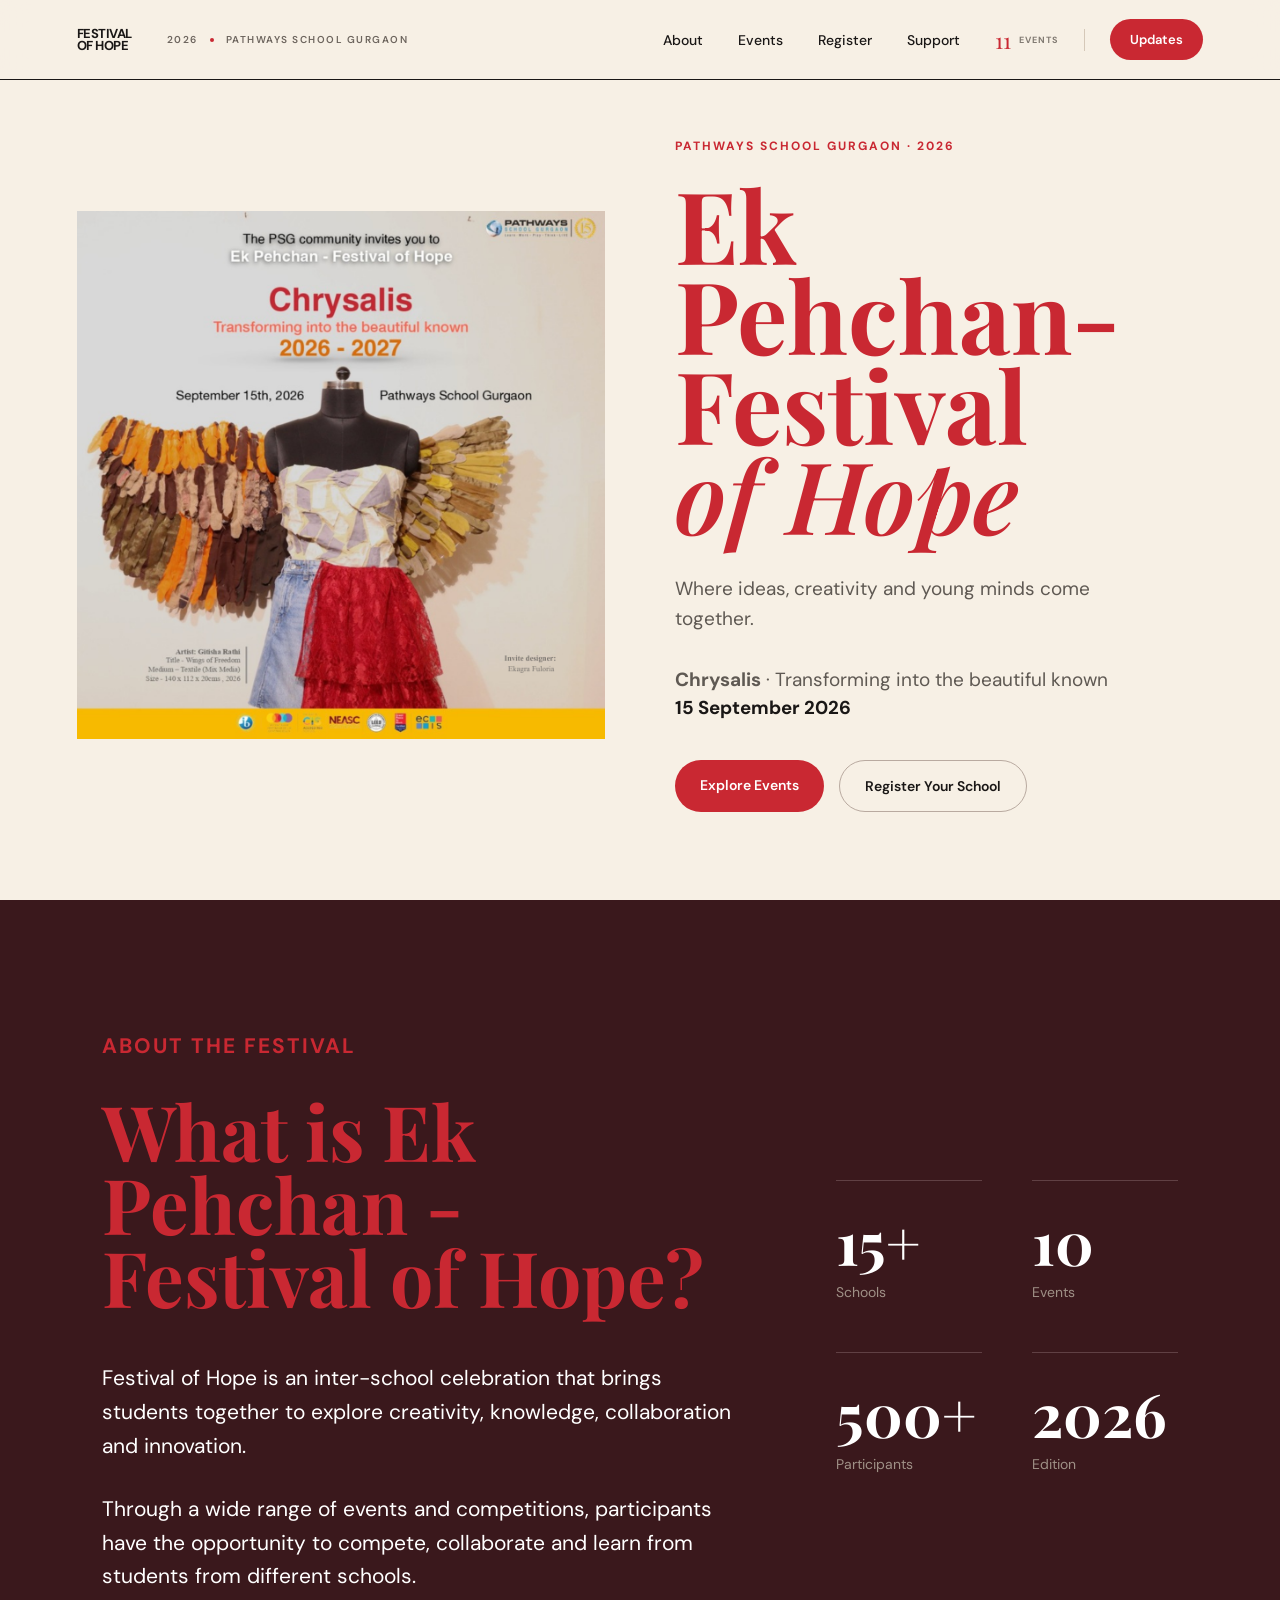
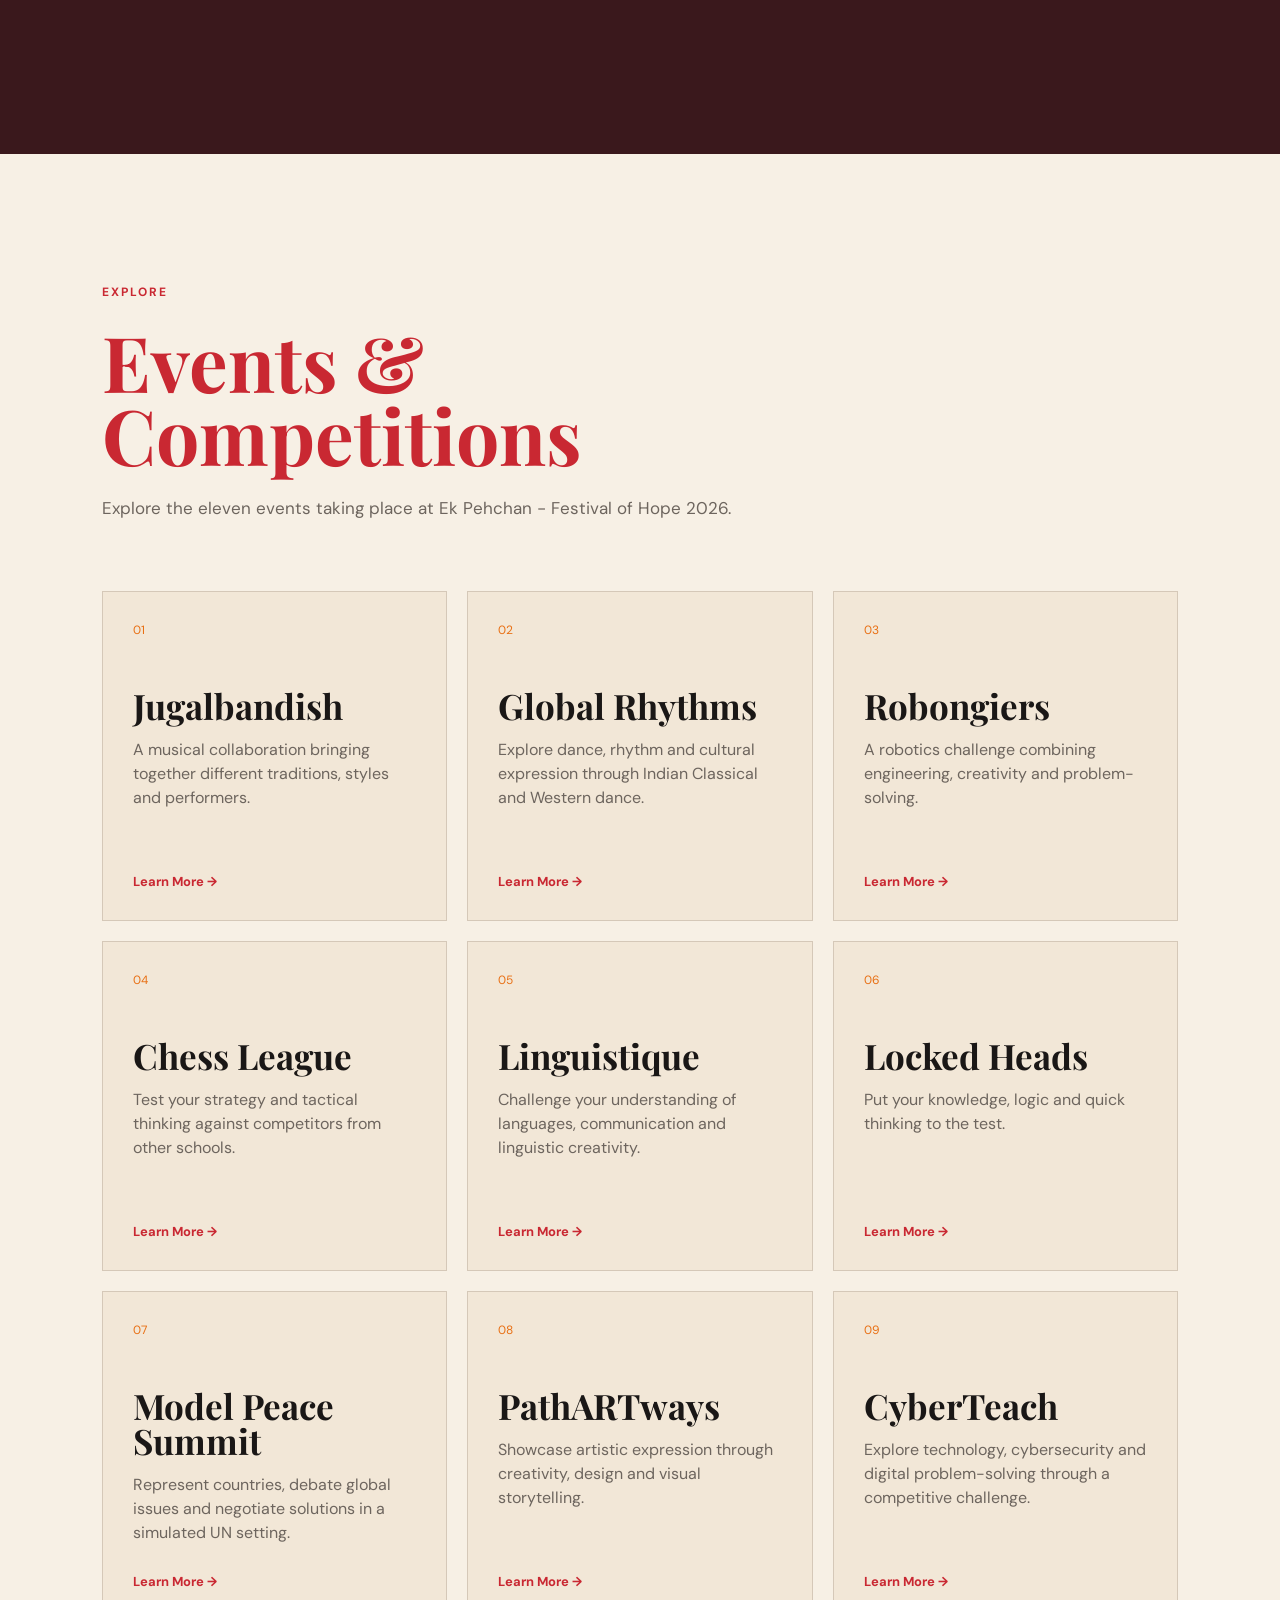
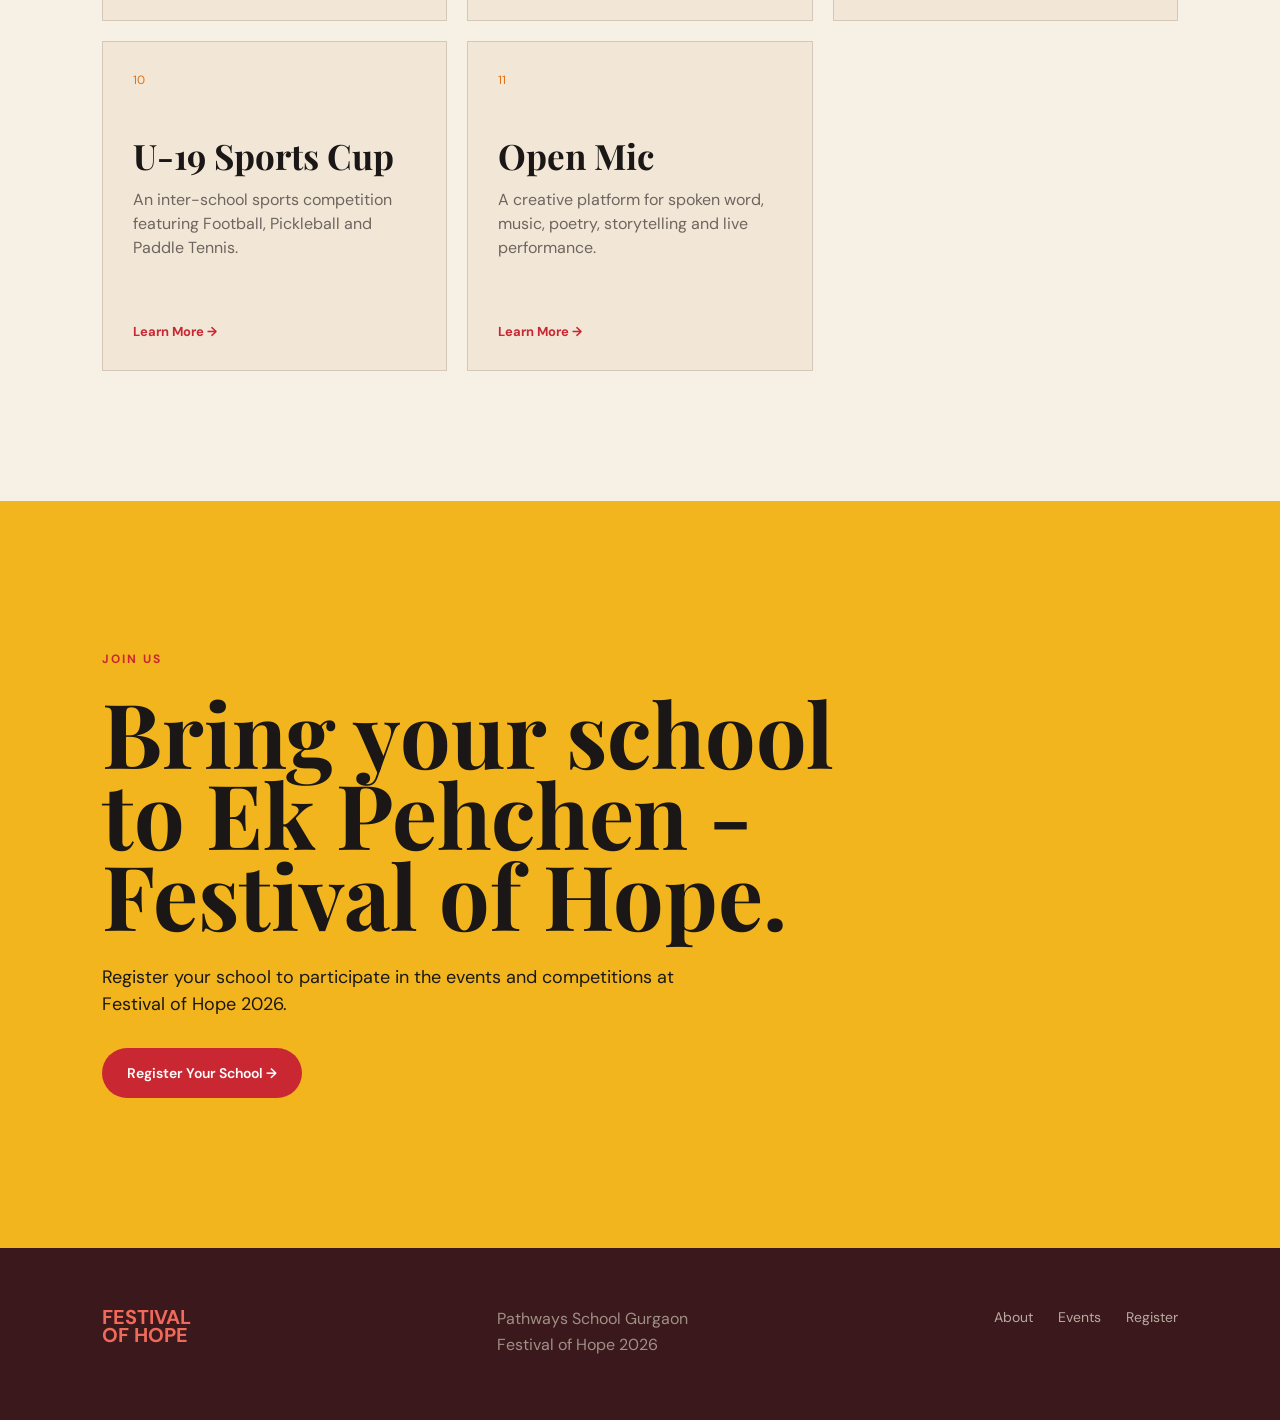
==== index.html @ c5727f0f "Add files via upload" ====
<!DOCTYPE html>
<html lang="en">

<head>

    <meta charset="UTF-8">

    <meta
        name="viewport"
        content="width=device-width, initial-scale=1.0"
    >

    <title>Festival of Hope 2026</title>

    <link
        rel="stylesheet"
        href="style.css"
    >

</head>


<body>


    <!-- =========================
         NAVIGATION
    ========================== -->

    <header class="navbar">

        <a href="index.html" class="logo">
            FESTIVAL<br>
            OF HOPE
        </a>


        <div class="nav-info">

            <span>
                2026
            </span>

            <span class="nav-divider"></span>

            <span>
                PATHWAYS SCHOOL GURGAON
            </span>

        </div>


        <nav>

            <a href="#about">
                About
            </a>

            <a href="#events">
                Events
            </a>

            <a href="#register">
                Register
            </a>

            <a href="support.html">
                Support
            </a>

        </nav>


        <div class="nav-event-count">

            <span class="count-number">
                11
            </span>

            <span class="count-label">
                EVENTS
            </span>

        </div>


        <a
            href="updates.html"
            class="nav-button"
        >
            Updates
        </a>

    </header>



    <!-- =========================
         HERO
    ========================== -->

    <section class="hero">


        <div class="hero-image">

            <img
                src="assets/images/hero.jpg"
                alt="Festival of Hope"
            >

        </div>


        <div class="hero-content">

            <p class="eyebrow">
                PATHWAYS SCHOOL GURGAON · 2026
            </p>


            <h1>
                Ek Pehchan-<br>
                Festival<br>
                <em>of Hope</em>
            </h1>


            <p class="hero-description">
                Where ideas, creativity and young minds come together.<br><br>
                <strong>Chrysalis</strong> · Transforming into the beautiful known<br>
            </p>

            <h3>
                15 September 2026
            </h3>


            <div class="hero-buttons">

                <a
                    href="#events"
                    class="button primary"
                >
                    Explore Events
                </a>


                <a
                    href="#register"
                    class="button secondary"
                >
                    Register Your School
                </a>

            </div>

        </div>

    </section>



    <!-- =========================
         ABOUT
    ========================== -->

    <section
        id="about"
        class="section about"
    >

        <div class="about-content">


            <!-- LEFT SIDE -->

            <div class="about-text">

                <div class="section-heading">

                    <p class="eyebrow">
                        ABOUT THE FESTIVAL
                    </p>


                    <h2>
                        What is Ek Pehchan - <br>
                        Festival of Hope?
                    </h2>

                </div>


                <p>
                    Festival of Hope is an inter-school celebration
                    that brings students together to explore creativity,
                    knowledge, collaboration and innovation.
                </p>


                <p>
                    Through a wide range of events and competitions,
                    participants have the opportunity to compete,
                    collaborate and learn from students from different
                    schools.
                </p>

            </div>



            <!-- RIGHT SIDE -->

            <div class="stats">


                <div class="stat">

                    <strong>
                        15+
                    </strong>

                    <span>
                        Schools
                    </span>

                </div>


                <div class="stat">

                    <strong>
                        10
                    </strong>

                    <span>
                        Events
                    </span>

                </div>


                <div class="stat">

                    <strong>
                        500+
                    </strong>

                    <span>
                        Participants
                    </span>

                </div>


                <div class="stat">

                    <strong>
                        2026
                    </strong>

                    <span>
                        Edition
                    </span>

                </div>


            </div>

        </div>

    </section>



    <!-- =========================
         EVENTS
    ========================== -->

    <section
        id="events"
        class="section events"
    >

        <div class="section-heading">

            <p class="eyebrow">
                EXPLORE
            </p>


            <h2>
                Events &<br>
                Competitions
            </h2>


            <p>
                Explore the eleven events taking place at
                Ek Pehchan - Festival of Hope 2026.
            </p>

        </div>



        <div class="event-grid">


            <!-- 01 -->

            <article class="event-card">

                <span class="event-number">
                    01
                </span>


                <h3>
                    Jugalbandish
                </h3>


                <p>
                    A musical collaboration bringing together
                    different traditions, styles and performers.
                </p>


                <a href="events/jugalbandish.html">
                    Learn More →
                </a>

            </article>

            <!-- 02 -->

            <article class="event-card">

                <span class="event-number">
                    02
                </span>


                <h3>
                    Global Rhythms
                </h3>


                <p>
                    Explore dance, rhythm and cultural expression
                    through Indian Classical and Western dance.
                </p>


                <a href="events/global-rhythms.html">
                    Learn More →
                </a>

            </article>



            <!-- 03 -->

            <article class="event-card">

                <span class="event-number">
                    03
                </span>


                <h3>
                    Robongiers
                </h3>


                <p>
                    A robotics challenge combining engineering,
                    creativity and problem-solving.
                </p>


                <a href="events/robongiers.html">
                    Learn More →
                </a>

            </article>



            <!-- 04 -->

            <article class="event-card">

                <span class="event-number">
                    04
                </span>


                <h3>
                    Chess League
                </h3>


                <p>
                    Test your strategy and tactical thinking
                    against competitors from other schools.
                </p>


                <a href="events/chess-league.html">
                    Learn More →
                </a>

            </article>



            <!-- 05 -->

            <article class="event-card">

                <span class="event-number">
                    05
                </span>


                <h3>
                    Linguistique
                </h3>


                <p>
                    Challenge your understanding of languages,
                    communication and linguistic creativity.
                </p>


                <a href="events/linguistique.html">
                    Learn More →
                </a>

            </article>



            <!-- 06 -->

            <article class="event-card">

                <span class="event-number">
                    06
                </span>


                <h3>
                    Locked Heads
                </h3>


                <p>
                    Put your knowledge, logic and quick thinking
                    to the test.
                </p>


                <a href="events/locked-heads.html">
                    Learn More →
                </a>

            </article>



            <!-- 07 -->

            <article class="event-card">

                <span class="event-number">
                    07
                </span>


                <h3>
                    Model Peace Summit
                </h3>


                <p>
                    Represent countries, debate global issues and
                    negotiate solutions in a simulated UN setting.
                </p>


                <a href="events/mun.html">
                    Learn More →
                </a>

            </article>



            <!-- 08 -->

            <article class="event-card">

                <span class="event-number">
                    08
                </span>


                <h3>
                    PathARTways
                </h3>


                <p>
                    Showcase artistic expression through creativity,
                    design and visual storytelling.
                </p>


                <a href="events/pathartways.html">
                    Learn More →
                </a>

            </article>



            <!-- 09 -->

            <article class="event-card">

                <span class="event-number">
                    09
                </span>


                <h3>
                    CyberTeach
                </h3>


                <p>
                    Explore technology, cybersecurity and digital
                    problem-solving through a competitive challenge.
                </p>


                <a href="events/cyberteach.html">
                    Learn More →
                </a>

            </article>



            <!-- 10 -->

            <article class="event-card">

                <span class="event-number">
                    10
                </span>


                <h3>
                    U-19 Sports Cup
                </h3>


                <p>
                    An inter-school sports competition featuring
                    Football, Pickleball and Paddle Tennis.
                </p>


                <a href="events/sports-cup.html">
                    Learn More →
                </a>

            </article>



            <!-- 11 -->

            <article class="event-card">

                <span class="event-number">
                    11
                </span>


                <h3>
                    Open Mic
                </h3>


                <p>
                    A creative platform for spoken word, music,
                    poetry, storytelling and live performance.
                </p>


                <a href="events/open-mic.html">
                    Learn More →
                </a>

            </article>


        </div>

    </section>



    <!-- =========================
         REGISTER
    ========================== -->

    <section
        id="register"
        class="register"
    >

        <div class="register-content">

            <p class="eyebrow">
                JOIN US
            </p>


            <h2>
                Bring your school<br>

                to Ek Pehchen - Festival of Hope.
            </h2>


            <p>
                Register your school to participate in the events
                and competitions at Festival of Hope 2026.
            </p>


            <a
                href="registration.html"
                class="button primary"
            >
                Register Your School →
            </a>

        </div>

    </section>



    <!-- =========================
         FOOTER
    ========================== -->

    <footer>


        <div class="footer-logo">

            FESTIVAL<br>
            OF HOPE

        </div>



        <div class="footer-info">

            <p>
                Pathways School Gurgaon
            </p>


            <p>
                Festival of Hope 2026
            </p>

        </div>



        <div class="footer-links">

            <a href="#about">
                About
            </a>


            <a href="#events">
                Events
            </a>


            <a href="#register">
                Register
            </a>

        </div>


    </footer>



    <script src="script.js"></script>


</body>

</html>
---- style.css ----
@import url('https://fonts.googleapis.com/css2?family=DM+Sans:wght@400;500;600;700&family=Playfair+Display:ital,wght@0,600;0,700;1,600;1,700&display=swap');


/* =========================================================
   FESTIVAL OF HOPE 2026 PALETTE
========================================================= */

:root {
    --cream: #F7F0E5;
    --cream-dark: #EDE2D2;
    --cream-card: #F2E7D7;

    --red: #C92832;
    --coral: #F06A5A;
    --orange: #E86F13;
    --gold: #F2B51D;

    --ink: #1A1716;
    --muted: #6D655E;
    --line: #D5C8B8;

    --dark: #3A181C;
    --dark-deep: #32161A;
    --dark-line: #604044;
}


/* =========================================================
   RESET
========================================================= */

* {
    margin: 0;
    padding: 0;
    box-sizing: border-box;
}

html {
    scroll-behavior: smooth;
}

body {
    font-family: 'DM Sans', sans-serif;
    background: var(--cream);
    color: var(--ink);
}

a {
    color: inherit;
    text-decoration: none;
}


/* =========================================================
   NAVIGATION
========================================================= */

.navbar {
    height: 80px;

    padding: 0 6%;

    display: flex;
    align-items: center;

    position: fixed;

    top: 0;
    left: 0;
    right: 0;

    z-index: 100;

    background: rgba(247, 240, 229, 0.94);

    backdrop-filter: blur(14px);
    -webkit-backdrop-filter: blur(14px);

    border-bottom: 1px solid var(--ink);
}


.logo {
    flex-shrink: 0;

    font-size: 13px;
    font-weight: 700;

    line-height: 0.9;
    letter-spacing: -0.5px;
}


.nav-info {
    display: flex;
    align-items: center;

    gap: 12px;

    margin-left: 35px;
    margin-right: auto;

    font-size: 10px;
    font-weight: 600;

    letter-spacing: 1.5px;

    color: var(--muted);
}


.nav-divider {
    width: 4px;
    height: 4px;

    flex-shrink: 0;

    border-radius: 50%;

    background: var(--red);
}


nav {
    display: flex;
    align-items: center;

    gap: 35px;

    margin-right: 35px;
}


nav a {
    font-size: 14px;
    font-weight: 500;

    transition: opacity 0.2s ease;
}


nav a:hover {
    opacity: 0.5;
}


.nav-event-count {
    display: flex;
    align-items: center;

    gap: 8px;

    margin-right: 25px;
    padding-right: 25px;

    border-right: 1px solid var(--line);
}


.count-number {
    font-family: 'Playfair Display', serif;

    font-size: 22px;
    line-height: 1;

    color: var(--red);
}


.count-label {
    font-size: 9px;
    font-weight: 700;

    letter-spacing: 1px;

    color: #817a72;
}


.nav-button {
    flex-shrink: 0;

    padding: 12px 20px;

    background: var(--red);
    color: white;

    border-radius: 100px;

    font-size: 13px;
    font-weight: 600;

    transition:
        transform 0.2s ease,
        opacity 0.2s ease;
}


.nav-button:hover {
    transform: translateY(-2px);
    opacity: 0.9;
}


/* =========================================================
   GENERAL
========================================================= */

.eyebrow {
    color: var(--red);

    font-size: 12px;
    font-weight: 700;

    letter-spacing: 2px;

    text-transform: uppercase;

    margin-bottom: 25px;
}


.section {
    padding: 130px 8%;
}


.section-heading {
    max-width: 750px;

    margin-bottom: 70px;
}


.section-heading h2 {
    color: var(--red);

    font-family: 'Playfair Display', serif;

    font-size: clamp(50px, 6vw, 85px);

    line-height: 0.95;
    letter-spacing: 0px;
}


.section-heading > p:last-child {
    margin-top: 25px;

    color: var(--muted);

    font-size: 17px;

    line-height: 1.5;
}


/* =========================================================
   BUTTONS
========================================================= */

.button {
    display: inline-block;

    padding: 16px 25px;

    border-radius: 100px;

    font-size: 14px;
    font-weight: 600;

    transition:
        transform 0.2s ease,
        opacity 0.2s ease;
}


.button:hover {
    transform: translateY(-3px);
}


.primary {
    background: var(--red);
    color: white;
}


.secondary {
    border: 1px solid #b9aaa0;
}


/* =========================================================
   HOMEPAGE HERO
========================================================= */

.hero {
    min-height: 100vh;

    padding: 120px 6% 70px;

    display: grid;

    grid-template-columns: 1fr 1fr;

    gap: 70px;

    align-items: center;

    background: var(--cream);
}


.hero-image {
    width: 100%;

    overflow: hidden;

    background: #e5dbcc;
}


.hero-image img {
    width: 100%;
    height: auto;

    display: block;
}


.hero-content {
    max-width: 650px;
}


.hero h1 {
    color: var(--red);

    font-family: 'Playfair Display', serif;

    font-size: clamp(70px, 9vw, 100px);

    line-height: 0.9;
    letter-spacing: 0px;
}

.hero h1 em {
    font-weight: 600;
}


.hero-description {
    max-width: 480px;

    margin-top: 35px;

    font-size: 19px;

    line-height: 1.6;

    color: #5f5953;
}


.hero-buttons {
    display: flex;

    gap: 15px;

    margin-top: 40px;

    flex-wrap: wrap;
}


/* =========================================================
   ABOUT
========================================================= */

.about {
    background: var(--dark);

    color: white;
}


.about-content {
    display: grid;

    grid-template-columns: 1.3fr 0.7fr;

    gap: 100px;

    align-items: center;
}


.about-text {
    max-width: 700px;
}


.about-text .section-heading {
    margin-bottom: 50px;
}


.about-text p {
    font-size: 21px;

    line-height: 1.6;

    margin-bottom: 30px;
}


.about-text .placeholder {
    color: #817a72;

    font-size: 15px;
}


.stats {
    display: grid;

    grid-template-columns: 1fr 1fr;

    gap: 50px;

    align-content: start;
}


.stat {
    border-top: 1px solid var(--dark-line);

    padding-top: 20px;
}


.stat strong {
    display: block;

    font-family: 'Playfair Display', serif;

    font-size: 60px;
}


.stat span {
    color: #9f9086;

    font-size: 14px;
}


/* =========================================================
   HOMEPAGE EVENTS
========================================================= */

.events {
    background: var(--cream);
}


.event-grid {
    display: grid;

    grid-template-columns: repeat(3, 1fr);

    grid-auto-rows: 330px;

    gap: 20px;

    align-items: stretch;
}


.event-card {
    height: 100%;

    padding: 30px;

    display: flex;

    flex-direction: column;

    border: 1px solid var(--line);

    background: var(--cream-card);

    transition:
        transform 0.3s ease,
        background 0.3s ease;
}


.event-card:hover {
    transform: translateY(-8px);

    background: #e9dece;
}


.event-number {
    font-size: 12px;

    color: var(--orange);
}


.event-card h3 {
    font-family: 'Playfair Display', serif;

    font-size: 35px;

    line-height: 1;

    margin-top: 50px;
}


.event-card p {
    margin-top: 15px;

    color: var(--muted);

    line-height: 1.5;
}


.event-card a {
    margin-top: auto;

    font-size: 13px;
    font-weight: 700;

    color: var(--red);
}


.event-card a:hover {
    color: var(--orange);
}


/* =========================================================
   HOMEPAGE REGISTER
========================================================= */

.register {
    padding: 150px 8%;

    background: var(--gold);
}


.register-content {
    max-width: 900px;
}


.register h2 {
    font-family: 'Playfair Display', serif;

    font-size: clamp(55px, 7vw, 100px);

    line-height: 0.9;
    letter-spacing: 0px;
}


.register p:not(.eyebrow) {
    max-width: 600px;

    margin: 30px 0;

    font-size: 18px;

    line-height: 1.5;
}


.register small {
    display: block;

    margin-top: 20px;

    color: #6f4e14;
}


/* =========================================================
   FOOTER
========================================================= */

footer {
    padding: 60px 8%;

    display: flex;

    justify-content: space-between;

    gap: 40px;

    background: var(--dark);

    color: white;
}


.footer-logo {
    font-size: 20px;

    font-weight: 700;

    line-height: 0.9;

    color: var(--coral);
}


.footer-info p {
    color: #9f9086;

    margin-bottom: 5px;
}


.footer-links {
    display: flex;

    gap: 25px;
}


.footer-links a {
    color: #b9aaa0;

    font-size: 14px;

    transition: color 0.2s ease;
}


.footer-links a:hover {
    color: white;
}


/* =========================================================
   EVENT PAGES
========================================================= */

.event-page {
    padding-top: 80px;
}


/* =========================================================
   EVENT HERO
========================================================= */

.event-hero {
    min-height: 70vh;

    padding: 75px 8%;

    display: grid;

    grid-template-columns: 1fr 1fr;

    gap: 60px;

    align-items: center;
}


.event-hero h1 {
    color: var(--red);

    font-family: 'Playfair Display', serif;

    font-size: clamp(70px, 9vw, 140px);

    line-height: 0.9;
    letter-spacing: -6px;
}


.event-intro {
    max-width: 650px;

    margin-top: 25px;

    font-size: 19px;

    line-height: 1.55;

    color: var(--muted);
}


.event-image {
    height: 500px;

    overflow: hidden;

    background: #e3d9cc;
}


.event-image img {
    width: 100%;
    height: 100%;

    object-fit: cover;

    display: block;
}


/* =========================================================
   EVENT PANEL COLOURS
========================================================= */

/*
   DEFAULT DESIGN:

   Dark panel
       ↓
   Cream panel
       ↓
   Dark panel
       ↓
   Cream panel

   The darker cream panel is ONLY used when
   two light sections would otherwise sit next
   to each other.
*/


.panel-dark {
    background: var(--dark) !important;

    color: white;

    border-top: 2px solid var(--dark-line);
}


.panel-light {
    background: var(--cream) !important;

    color: var(--ink);

    border-top: 2px solid var(--line);
}


/*
   Last-resort separator colour.

   Use ONLY when two cream sections need
   visual separation.
*/

.panel-cream {
    background: var(--cream-card) !important;

    color: var(--ink);

    border-top: 2px solid var(--line);
}


.panel-gold {
    background: var(--gold) !important;

    border-top: 2px solid #D39C0B;
}


/* =========================================================
   EVENT INFORMATION
========================================================= */

.event-information {
    padding: 90px 8%;

    display: grid;

    grid-template-columns: 1fr 1fr;

    gap: 80px;

    border-top: 2px solid var(--dark-line);

    background: var(--dark);

    color: white;
}


.event-description {
    max-width: none;
}


.event-description h2 {
    font-family: 'Playfair Display', serif;

    font-size: clamp(55px, 6vw, 90px);

    line-height: 0.95;

    letter-spacing: 0px;

    margin-bottom: 35px;
}


.event-description p:not(.eyebrow) {
    font-size: 18px;

    line-height: 1.6;

    margin-bottom: 20px;

    max-width: 700px;
}


/* Dark information panels */

.event-information.panel-dark {
    background: var(--dark) !important;

    color: white;
}


.event-information.panel-dark .event-description p:not(.eyebrow) {
    color: #b9aaa0;
}


/* Light information panels */

.event-information.panel-light {
    background: var(--cream) !important;

    color: var(--ink);
}


.event-information.panel-light .event-description p:not(.eyebrow) {
    color: var(--muted);
}


/* Darker cream only when explicitly required */

.event-information.panel-cream {
    background: var(--cream-card) !important;

    color: var(--ink);
}


.event-information.panel-cream .event-description p:not(.eyebrow) {
    color: var(--muted);
}


/* Details */

.event-details {
    display: grid;

    grid-template-columns: 1fr 1fr;

    align-content: start;

    align-self: center;
}


.detail {
    padding: 18px 0;

    border-top: 1px solid var(--dark-line);
}


.detail span {
    display: block;

    font-size: 13px;

    margin-bottom: 8px;
}


.detail strong {
    font-size: 18px;

    color: var(--coral);
}


/* Light-panel details */

.event-information.panel-light .detail,
.event-information.panel-cream .detail {
    border-top-color: var(--line);
}


.event-information.panel-light .detail span,
.event-information.panel-cream .detail span {
    color: var(--muted);
}


/* =========================================================
   EVENT RULE PANELS
========================================================= */

.event-rules {
    padding: 90px 8%;

    border-top: 2px solid var(--line);

    background: var(--cream);

    color: var(--ink);
}


.event-rules.panel-light {
    background: var(--cream) !important;
}


.event-rules.panel-cream {
    background: var(--cream-card) !important;
}


.event-rules.panel-dark {
    background: var(--dark) !important;

    color: white;

    border-top-color: var(--dark-line);
}


.event-rules h2 {
    color: var(--red);

    font-family: 'Playfair Display', serif;

    font-size: clamp(55px, 6vw, 90px);

    line-height: 0.95;

    letter-spacing: 0px;

    margin-bottom: 45px;
}


/*
   Rule rows remain completely OPEN.
*/

.rules-list {
    width: 100%;

    max-width: 1250px;

    display: grid;

    grid-template-columns: 1fr 1fr;

    column-gap: 70px;

    row-gap: 0;
}


.rules-list > div {
    display: grid;

    grid-template-columns: 45px 1fr;

    gap: 20px;

    padding: 22px 0;

    align-items: start;

    background: transparent;

    border: none;

    border-top: 1px solid #c9beb1;
}


.rules-list span {
    color: var(--orange);

    font-size: 13px;
}


.rules-list p {
    font-size: 17px;

    line-height: 1.5;
}


.rules-list h3 {
    font-family: 'Playfair Display', serif;

    font-size: 26px;

    line-height: 1.1;

    margin-bottom: 8px;
}


.rules-list > div > div {
    max-width: none;
}


/* Dark rule panels */

.event-rules.panel-dark .rules-list > div {
    border-top-color: var(--dark-line);
}


.event-rules.panel-dark .rules-list p,
.event-rules.panel-dark .rules-list h3 {
    color: white;
}


/* =========================================================
   CRITERIA / JUDGING
========================================================= */

.event-criteria {
    padding: 90px 8%;

    border-top: 2px solid var(--line);

    background: var(--cream);

    color: var(--ink);
}


.event-criteria.panel-light {
    background: var(--cream) !important;
}


.event-criteria.panel-cream {
    background: var(--cream-card) !important;
}


.event-criteria.panel-dark {
    background: var(--dark) !important;

    color: white;

    border-top-color: var(--dark-line);
}


.event-criteria h2 {
    color: var(--red);

    font-family: 'Playfair Display', serif;

    font-size: clamp(55px, 6vw, 90px);

    line-height: 0.95;

    letter-spacing: 0px;

    margin-bottom: 45px;
}


.criteria-grid {
    display: grid;

    grid-template-columns: repeat(3, 1fr);

    gap: 20px;

    width: 100%;

    max-width: 1250px;
}


/* =========================================================
   CRITERIA CARDS
========================================================= */

/*
   Light parent:
       darker cream cards

   Darker cream parent:
       light cream cards

   Dark parent:
       slightly darker burgundy cards
*/


.panel-light .criteria-card {
    background: var(--cream-card);

    border: 1px solid var(--line);
}


.panel-cream .criteria-card {
    background: var(--cream);

    border: 1px solid var(--line);
}


.panel-dark .criteria-card {
    background: var(--dark-deep);

    border: 1px solid var(--dark-line);

    color: white;
}


.criteria-card {
    min-height: 180px;

    padding: 28px;
}


.criteria-card span {
    color: var(--orange);

    font-size: 13px;
}


.criteria-card h3 {
    font-family: 'Playfair Display', serif;

    font-size: 28px;

    line-height: 1.1;

    margin-top: 25px;
}


.criteria-card p {
    margin-top: 10px;

    color: var(--muted);

    line-height: 1.5;
}


.panel-dark .criteria-card p {
    color: #b9aaa0;
}


/* =========================================================
   EVENT REGISTER
========================================================= */

.event-register {
    padding: 110px 8%;

    display: grid;

    grid-template-columns: 1fr 1fr;

    gap: 80px;

    align-items: center;

    background: var(--gold);

    border-top: 2px solid #D39C0B;
}


.event-register.panel-gold {
    background: var(--gold) !important;
}


.event-register > div:first-child {
    min-width: 0;
}


.event-register > div:last-child {
    max-width: 600px;

    justify-self: stretch;

    display: flex;

    flex-direction: column;

    align-items: flex-start;

    justify-content: center;
}


.event-register .eyebrow {
    margin-bottom: 30px;

    color: var(--dark);
}


.event-register h2 {
    color: white;

    font-family: 'Playfair Display', serif;

    font-size: clamp(55px, 7vw, 100px);

    line-height: 0.95;

    letter-spacing: 0px;
}


.event-register p:not(.eyebrow) {
    max-width: 600px;

    margin: 0 0 30px 0;

    font-size: 19px;

    line-height: 1.6;

    color: #6f4e14;
}


.event-register .button {
    margin: 0;
}


.event-register small {
    display: block;

    margin-top: 22px;

    font-size: 13px;

    color: #6f4e14;
}


/* =========================================================
   REGISTRATION PAGE
========================================================= */

.registration-page {
    padding-top: 150px;
}


.registration-grid {
    display: grid;

    grid-template-columns: repeat(3, 1fr);

    gap: 20px;

    margin-top: 20px;
}


.registration-card {
    min-height: 300px;

    padding: 30px;

    display: flex;

    flex-direction: column;

    border: 1px solid var(--line);

    background: var(--cream-card);

    transition:
        transform 0.25s ease,
        background 0.25s ease;
}


.registration-card:hover {
    transform: translateY(-6px);

    background: var(--cream-dark);
}


.registration-card .event-number {
    color: var(--orange);
}


.registration-card .eyebrow {
    margin-top: 32px;

    margin-bottom: 12px;

    font-size: 10px;
}


.registration-card h2 {
    color: var(--red);

    font-family: 'Playfair Display', serif;

    font-size: 34px;

    line-height: 1;

    letter-spacing: -1px;
}


.registration-card-actions {
    margin-top: auto;

    display: flex;

    align-items: center;

    gap: 12px;

    flex-wrap: wrap;
}


.registration-link {
    margin-top: 0;

    font-size: 14px;

    font-weight: 700;

    color: var(--red);
}


.registration-link:hover {
    color: var(--orange);
}


.registration-button {
    padding: 11px 16px;

    font-size: 12px;
}


.registration-status {
    color: var(--muted);

    font-size: 11px;

    font-weight: 600;
}


/* =========================================================
   ACCENTS
========================================================= */

.nav-divider {
    background: var(--red);
}


.nav-event-count {
    border-right-color: var(--line);
}


.count-number {
    color: var(--red);
}


.event-number {
    color: var(--orange);
}


.event-card a {
    color: var(--red);
}


.event-card a:hover {
    color: var(--orange);
}


.detail strong {
    color: var(--coral);
}


.rules-list span,
.criteria-card span {
    color: var(--orange);
}


footer .footer-logo {
    color: var(--coral);
}


/* =========================================================
   TABLET
========================================================= */

@media (max-width: 1100px) {

    .nav-info {
        display: none;
    }


    nav {
        margin-left: auto;
    }


    .rules-list {
        max-width: 100%;
    }


    .criteria-grid {
        max-width: 100%;
    }

}


@media (max-width: 900px) {

    .navbar {
        padding: 0 5%;
    }


    nav {
        display: none;
    }


    .nav-event-count {
        margin-left: auto;
    }


    .hero {
        grid-template-columns: 1fr;

        padding: 120px 5% 70px;
    }


    .hero-image {
        order: 2;
    }


    .hero-content {
        order: 1;
    }


    .hero h1 {
        letter-spacing: -4px;
    }


    .about-content {
        grid-template-columns: 1fr;

        gap: 60px;
    }


    .event-grid {
        grid-template-columns: repeat(2, 1fr);

        grid-auto-rows: 320px;
    }


    .event-hero {
        grid-template-columns: 1fr;

        padding: 65px 5%;
    }


    .event-image {
        height: 430px;
    }


    .event-information {
        grid-template-columns: 1fr;

        gap: 50px;

        padding: 75px 5%;
    }


    .event-rules {
        padding: 75px 5%;
    }


    .rules-list {
        grid-template-columns: 1fr;

        column-gap: 0;
    }


    .event-criteria {
        padding: 75px 5%;
    }


    .criteria-grid {
        grid-template-columns: repeat(2, 1fr);
    }


    .event-register {
        grid-template-columns: 1fr;

        gap: 40px;

        padding: 90px 5%;
    }


    .event-register > div:last-child {
        max-width: 650px;

        justify-self: start;
    }


    .registration-grid {
        grid-template-columns: repeat(2, 1fr);
    }

}


@media (max-width: 600px) {

    .navbar {
        height: 70px;

        padding: 0 5%;
    }


    .nav-event-count {
        display: none;
    }


    .nav-button {
        display: none;
    }


    .hero {
        padding: 110px 5% 60px;
    }


    .hero-image {
        height: auto;
    }


    .hero h1 {
        font-size: 70px;

        letter-spacing: -4px;
    }


    .hero-description {
        font-size: 17px;
    }


    .hero-buttons {
        flex-direction: column;

        align-items: flex-start;
    }


    .section {
        padding: 90px 5%;
    }


    .section-heading {
        margin-bottom: 50px;
    }


    .section-heading h2 {
        font-size: 55px;

        letter-spacing: -2px;
    }


    .about-text .section-heading {
        margin-bottom: 40px;
    }


    .event-grid {
        grid-template-columns: 1fr;

        grid-auto-rows: auto;
    }


    .event-card {
        min-height: 300px;

        height: auto;
    }


    .stats {
        gap: 30px;
    }


    .stat strong {
        font-size: 45px;
    }


    .register {
        padding: 100px 5%;
    }


    .register h2 {
        font-size: 58px;

        letter-spacing: -3px;
    }


    footer {
        padding: 50px 5%;

        flex-direction: column;
    }


    .footer-links {
        flex-direction: column;

        gap: 12px;
    }


    .event-page {
        padding-top: 70px;
    }


    .event-hero {
        padding: 60px 5%;
    }


    .event-hero h1 {
        font-size: 70px;

        letter-spacing: -4px;
    }


    .event-image {
        height: 330px;
    }


    .event-details {
        grid-template-columns: 1fr;
    }


    .event-description h2,
    .event-rules h2,
    .event-criteria h2,
    .event-register h2 {
        font-size: 58px;

        letter-spacing: -3px;
    }


    .rules-list {
        grid-template-columns: 1fr;
    }


    .rules-list > div {
        grid-template-columns: 45px 1fr;

        gap: 20px;
    }


    .criteria-grid {
        grid-template-columns: 1fr;
    }


    .criteria-card {
        min-height: 180px;
    }


    .event-register {
        grid-template-columns: 1fr;

        gap: 30px;

        padding: 90px 5%;
    }


    .event-register > div:last-child {
        max-width: 600px;

        justify-self: start;
    }


    .event-register p:not(.eyebrow) {
        margin-bottom: 28px;

        font-size: 17px;
    }


    .event-register small {
        margin-top: 20px;
    }


    .registration-grid {
        grid-template-columns: 1fr;
    }

}
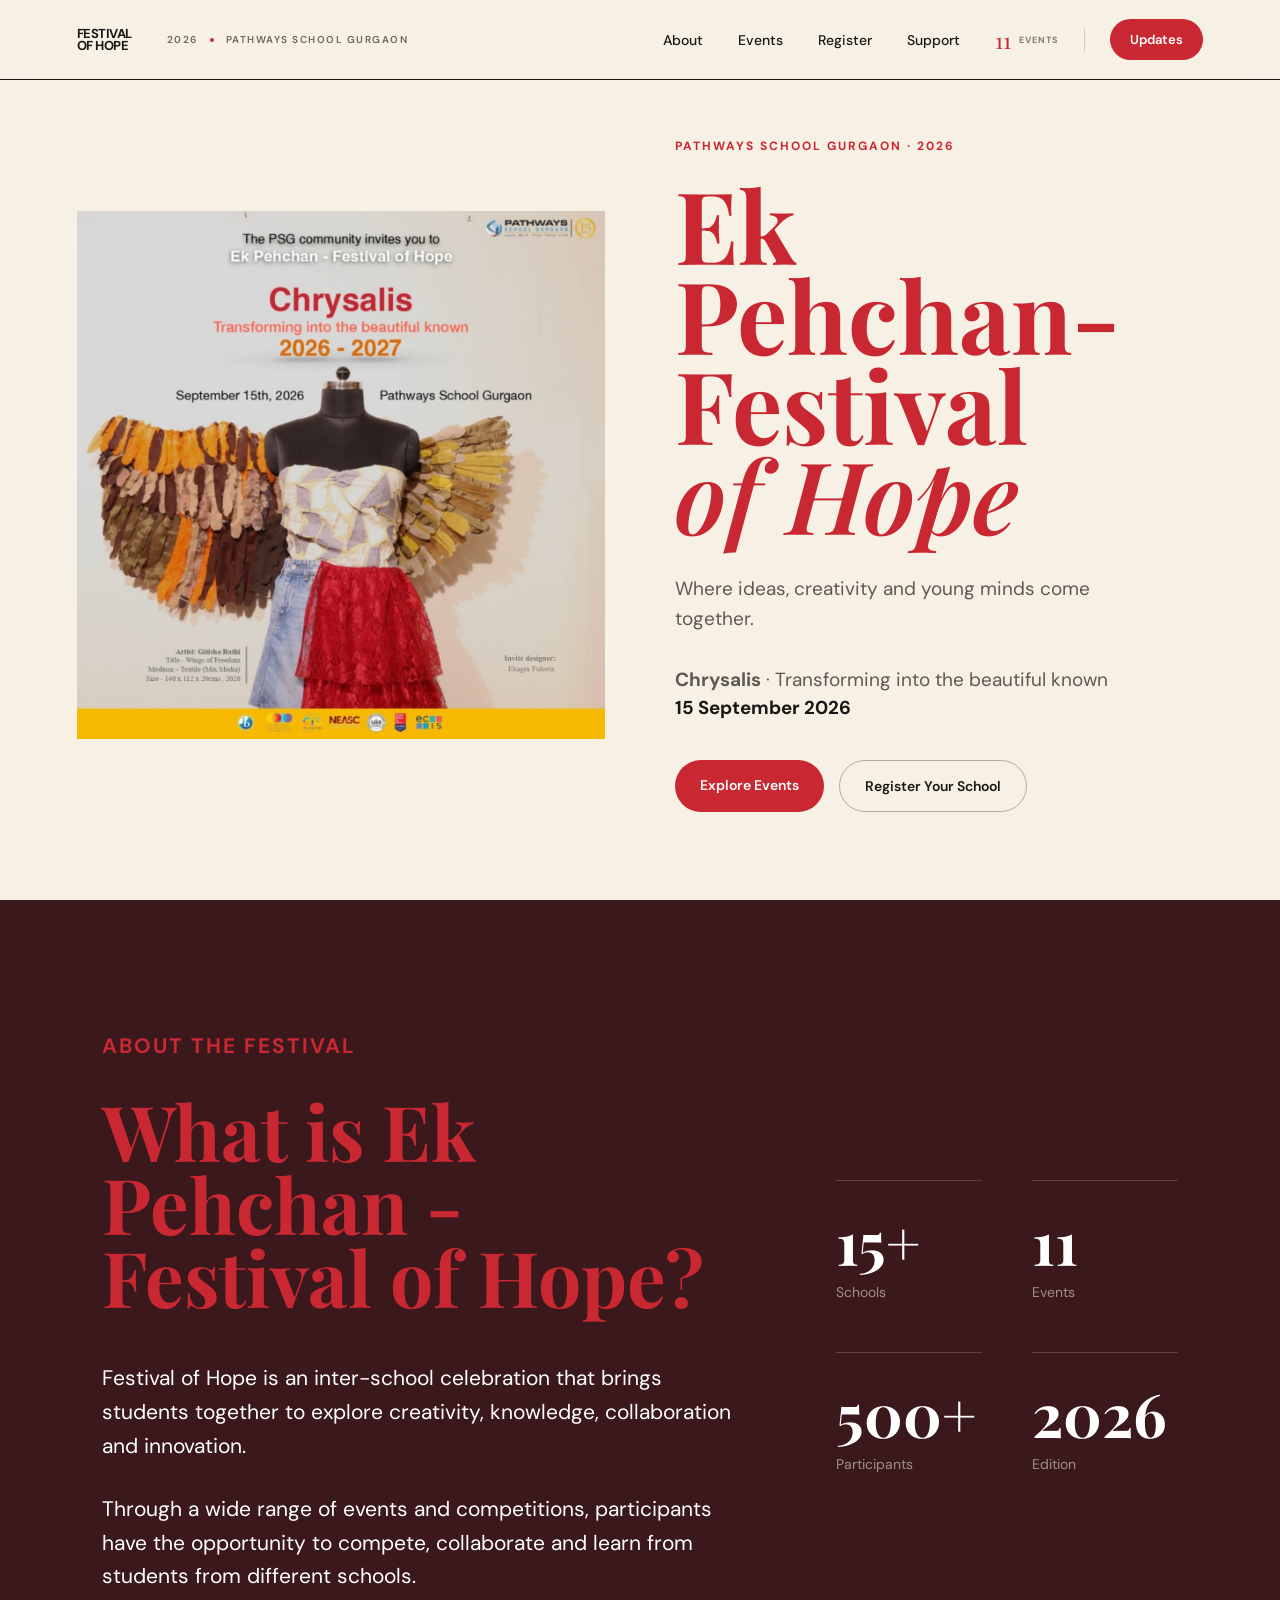
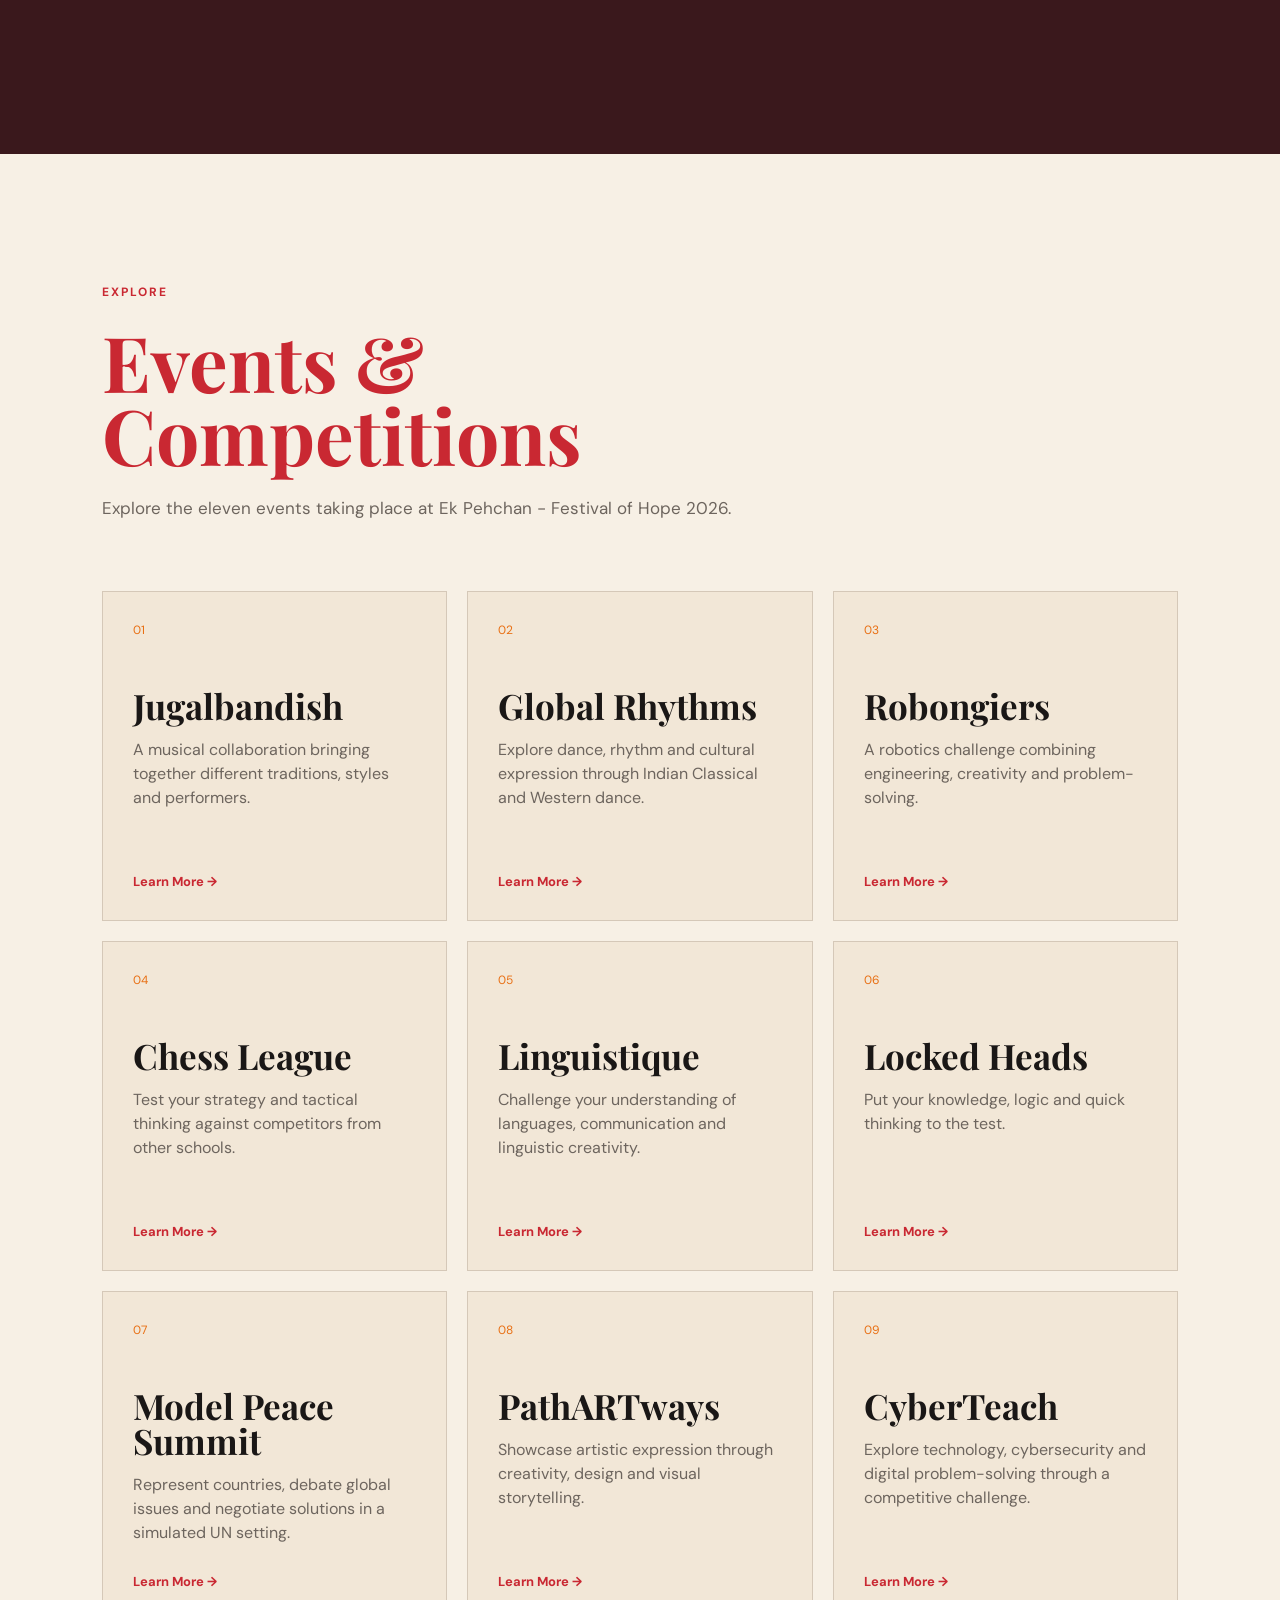
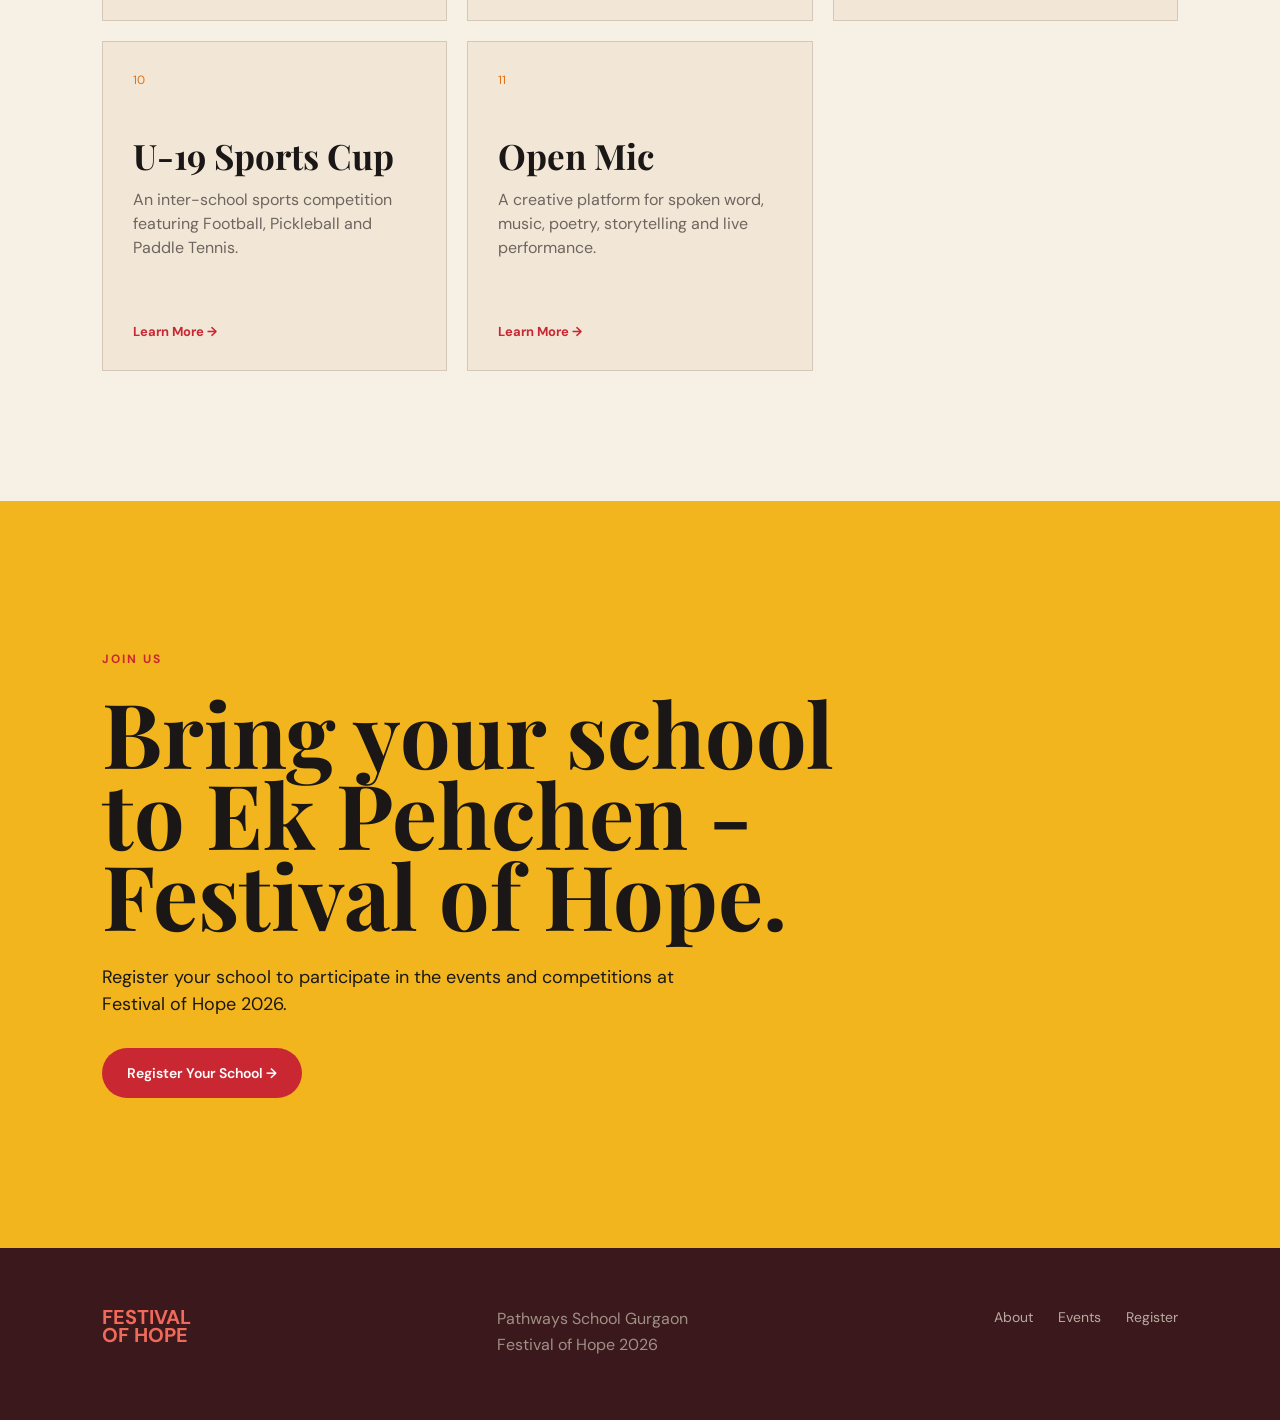
==== commit 02e591c4: "Update index.html" ====
--- a/index.html
+++ b/index.html
@@ -231,7 +231,7 @@
                 <div class="stat">
 
                     <strong>
-                        10
+                        11
                     </strong>
 
                     <span>
@@ -721,4 +721,4 @@
 
 </body>
 
-</html>+</html>
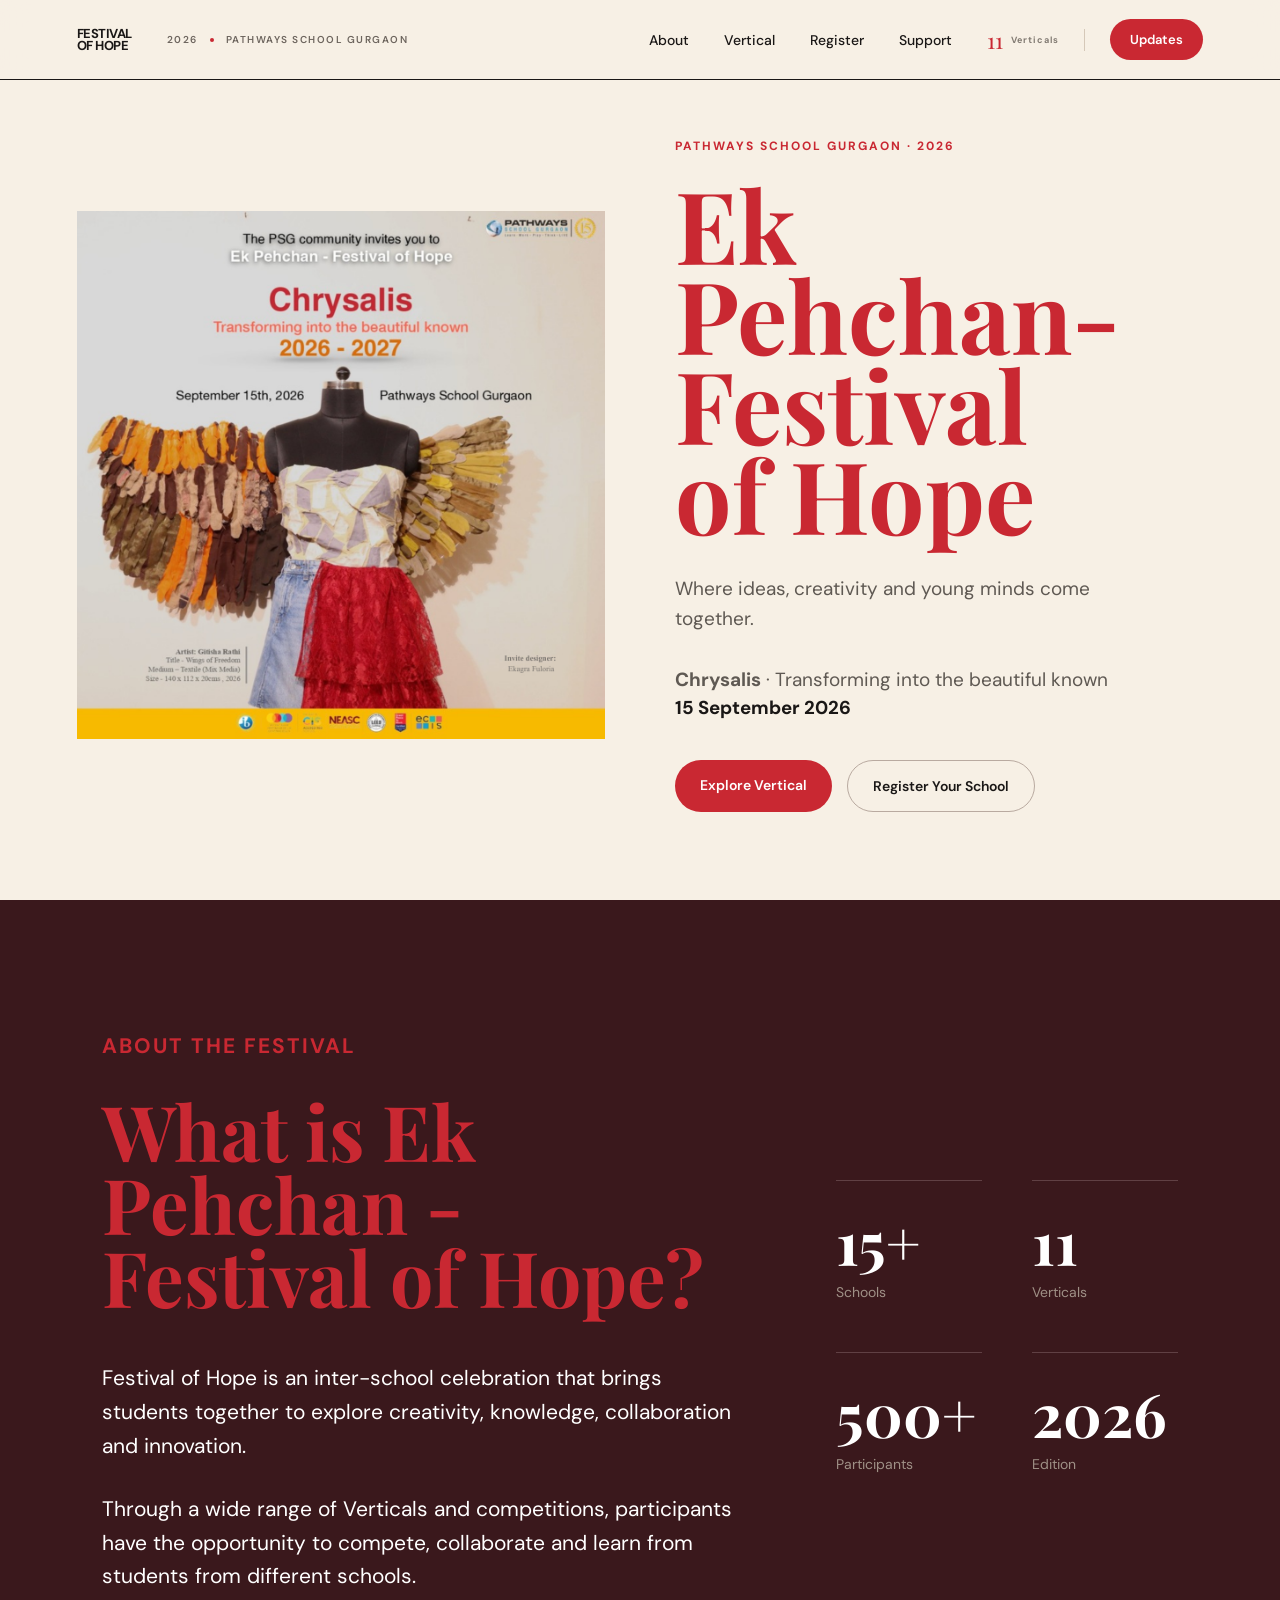
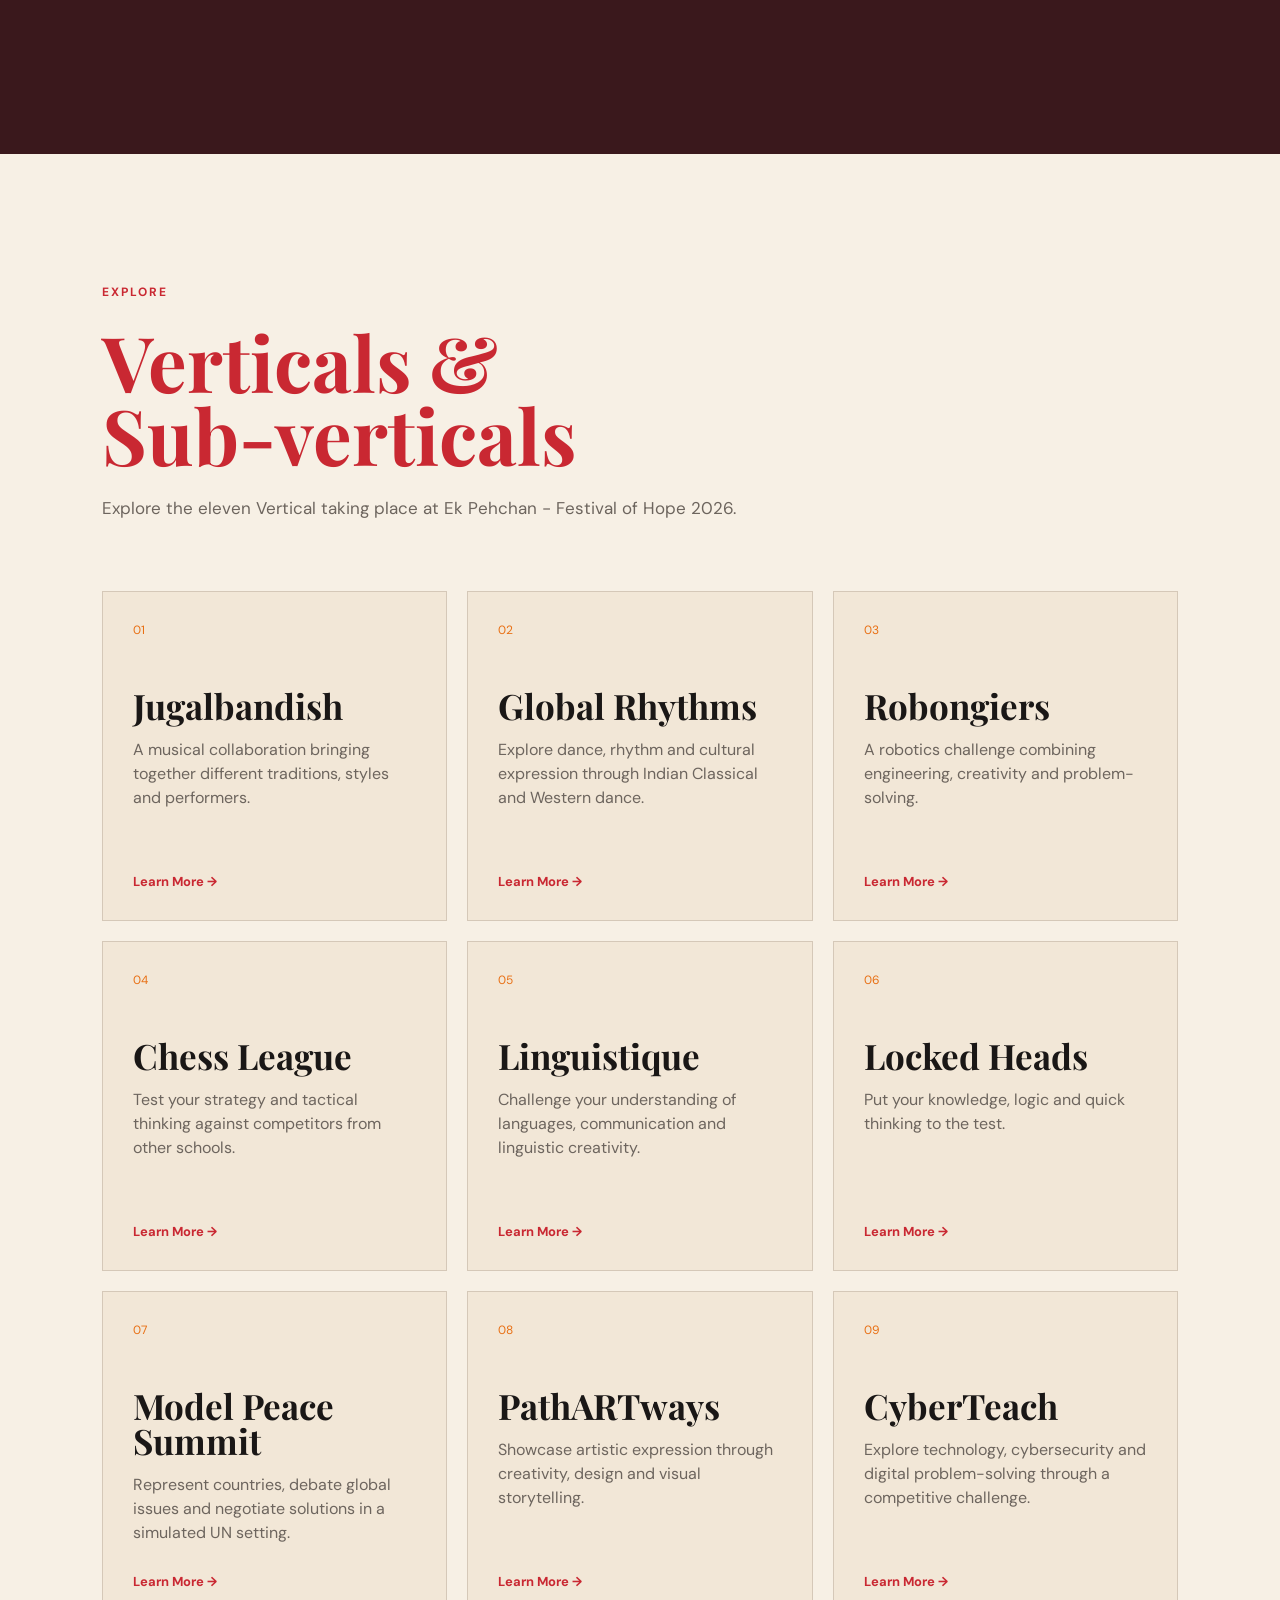
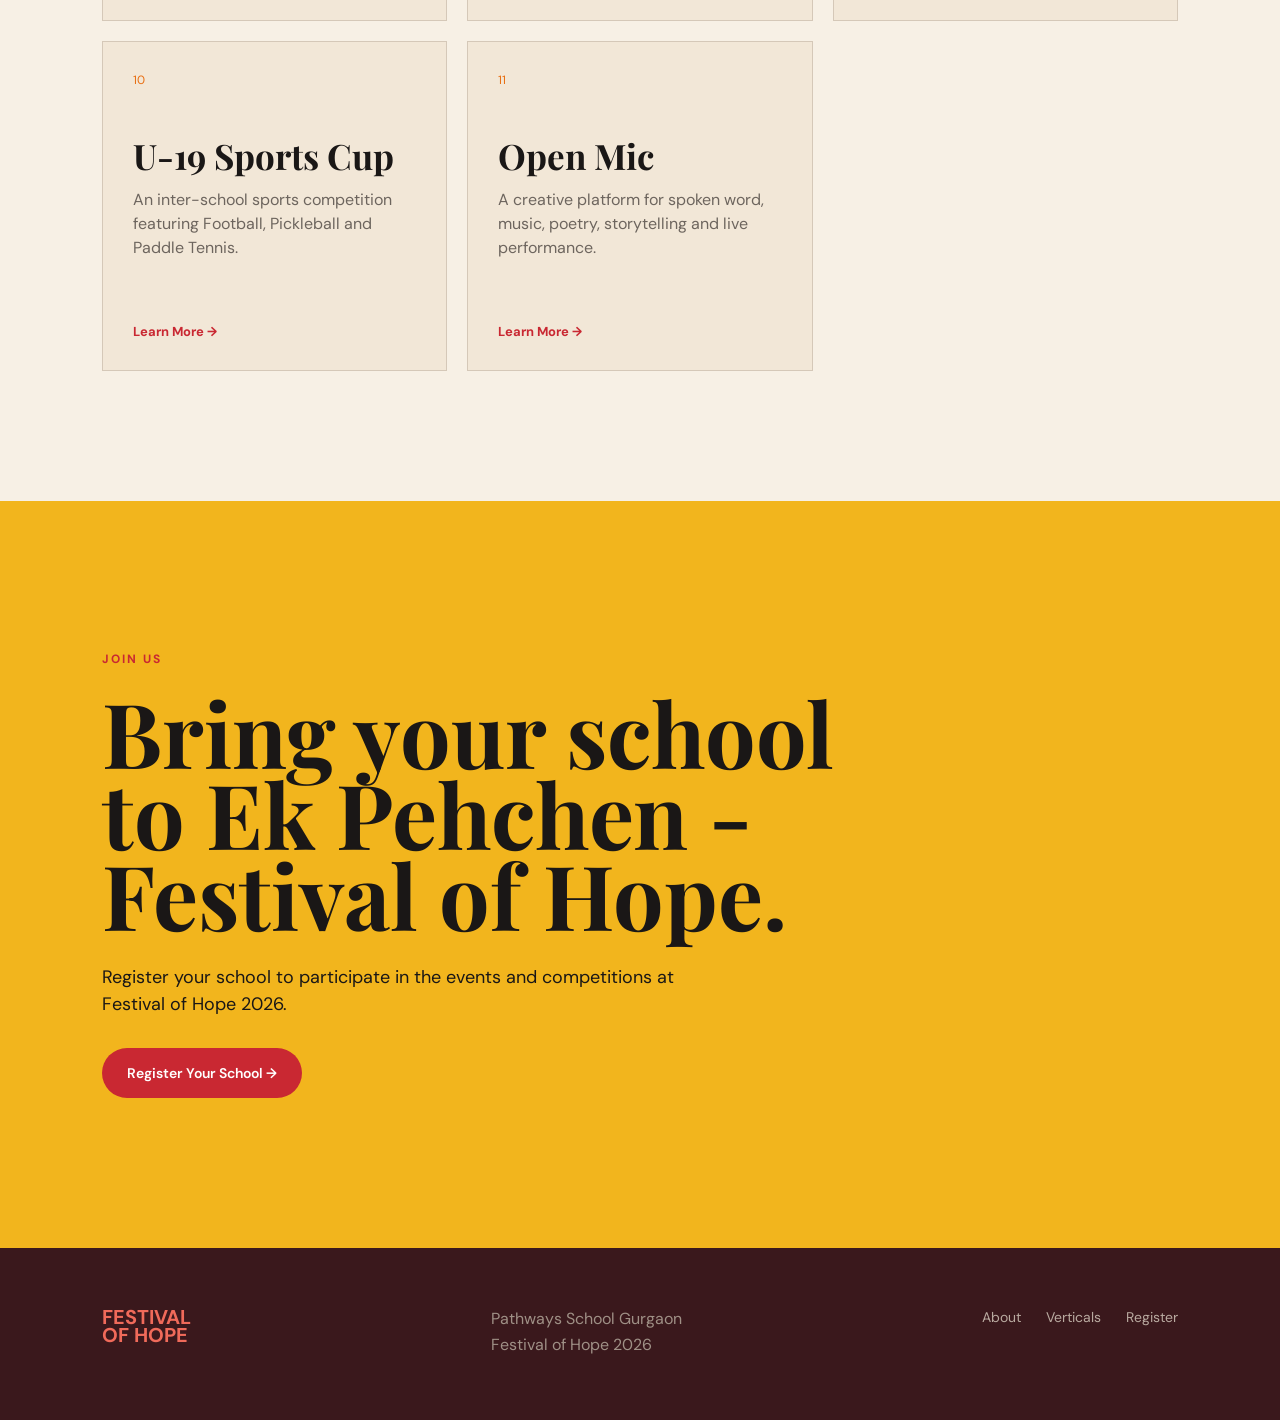
==== commit 094262a0: "Update index.html" ====
--- a/index.html
+++ b/index.html
@@ -57,7 +57,7 @@
             </a>
 
             <a href="#events">
-                Events
+                Vertical
             </a>
 
             <a href="#register">
@@ -78,7 +78,7 @@
             </span>
 
             <span class="count-label">
-                EVENTS
+                Verticals
             </span>
 
         </div>
@@ -122,7 +122,7 @@
             <h1>
                 Ek Pehchan-<br>
                 Festival<br>
-                <em>of Hope</em>
+                of Hope
             </h1>
 
 
@@ -142,7 +142,7 @@
                     href="#events"
                     class="button primary"
                 >
-                    Explore Events
+                    Explore Vertical
                 </a>
 
 
@@ -200,7 +200,7 @@
 
 
                 <p>
-                    Through a wide range of events and competitions,
+                    Through a wide range of Verticals and competitions,
                     participants have the opportunity to compete,
                     collaborate and learn from students from different
                     schools.
@@ -235,7 +235,7 @@
                     </strong>
 
                     <span>
-                        Events
+                        Verticals
                     </span>
 
                 </div>
@@ -276,7 +276,7 @@
 
 
     <!-- =========================
-         EVENTS
+         VERTICALS
     ========================== -->
 
     <section
@@ -292,13 +292,13 @@
 
 
             <h2>
-                Events &<br>
-                Competitions
+                Verticals &<br>
+                Sub-verticals
             </h2>
 
 
             <p>
-                Explore the eleven events taking place at
+                Explore the eleven Vertical taking place at
                 Ek Pehchan - Festival of Hope 2026.
             </p>
 
@@ -701,7 +701,7 @@
 
 
             <a href="#events">
-                Events
+                Verticals
             </a>
 
 
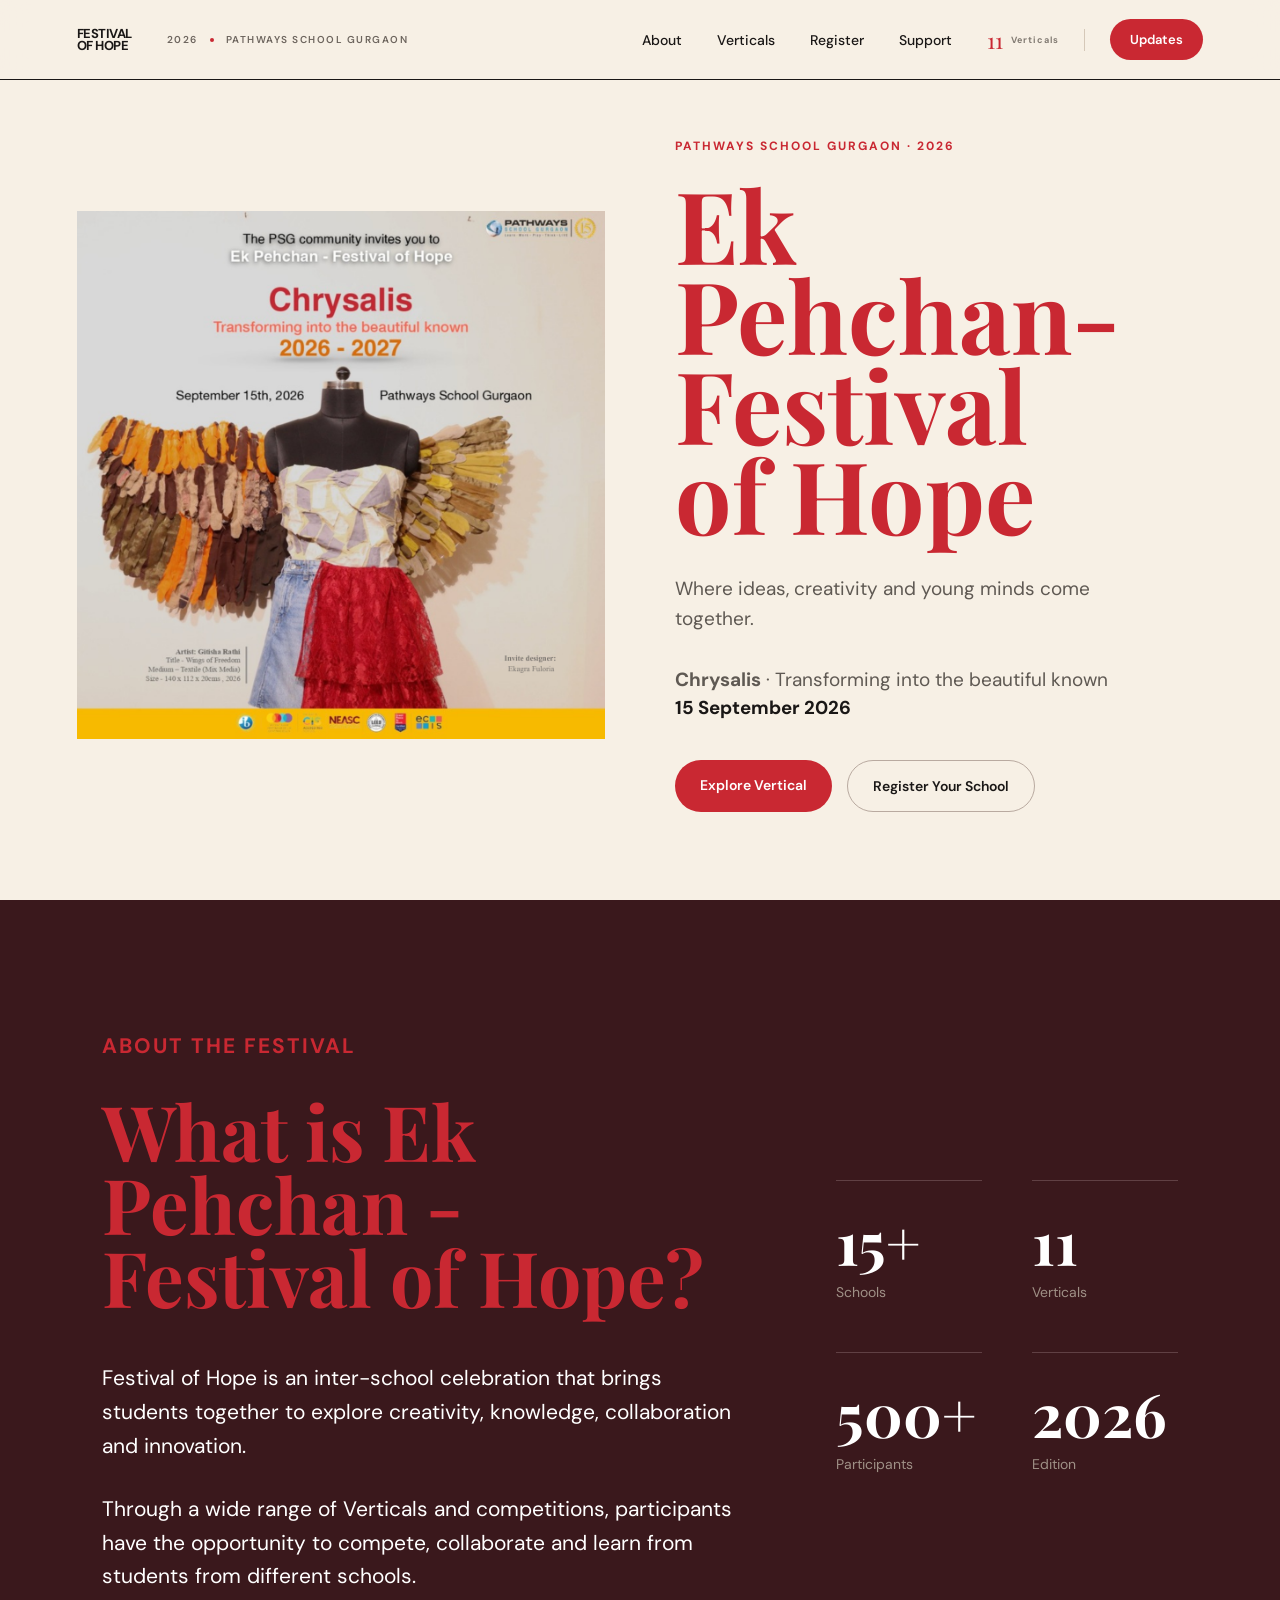
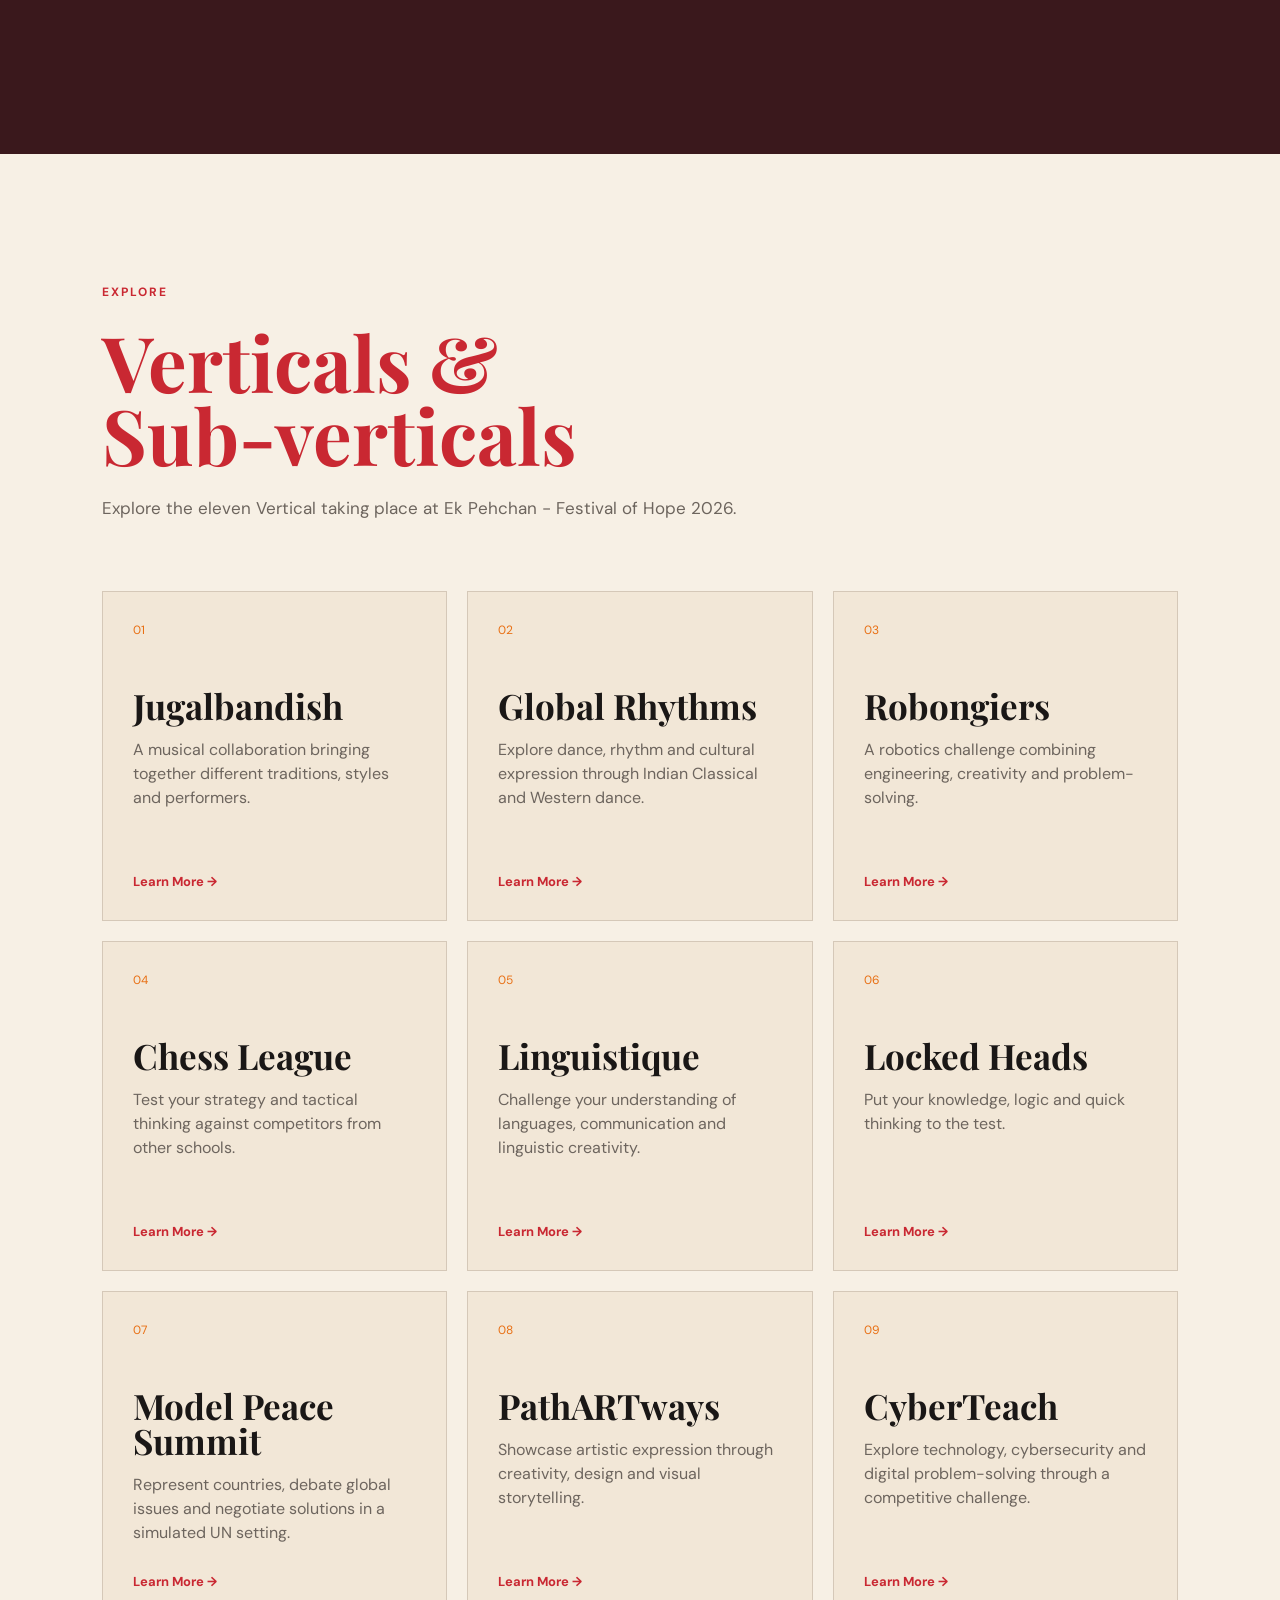
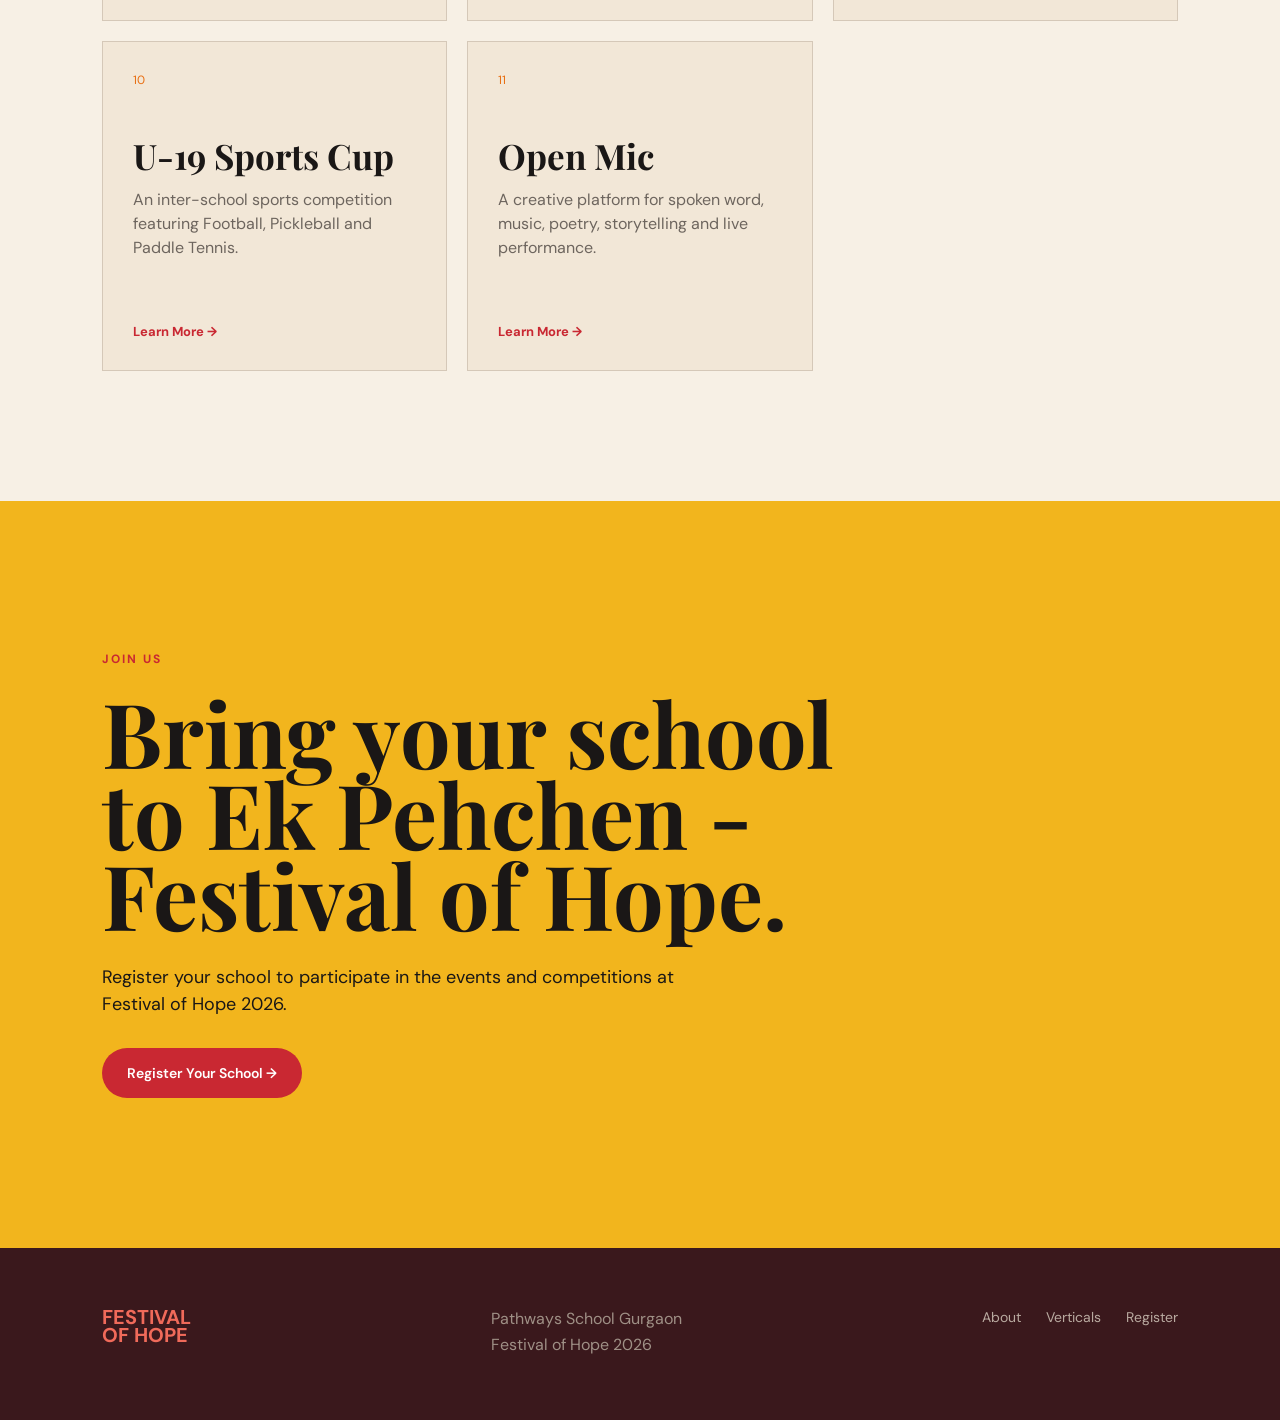
==== commit 03b04e0d: "Update index.html" ====
--- a/index.html
+++ b/index.html
@@ -57,7 +57,7 @@
             </a>
 
             <a href="#events">
-                Vertical
+                Verticals
             </a>
 
             <a href="#register">
--- a/style.css
+++ b/style.css
@@ -1817,4 +1817,4 @@
         grid-template-columns: 1fr;
     }
 
-}+}
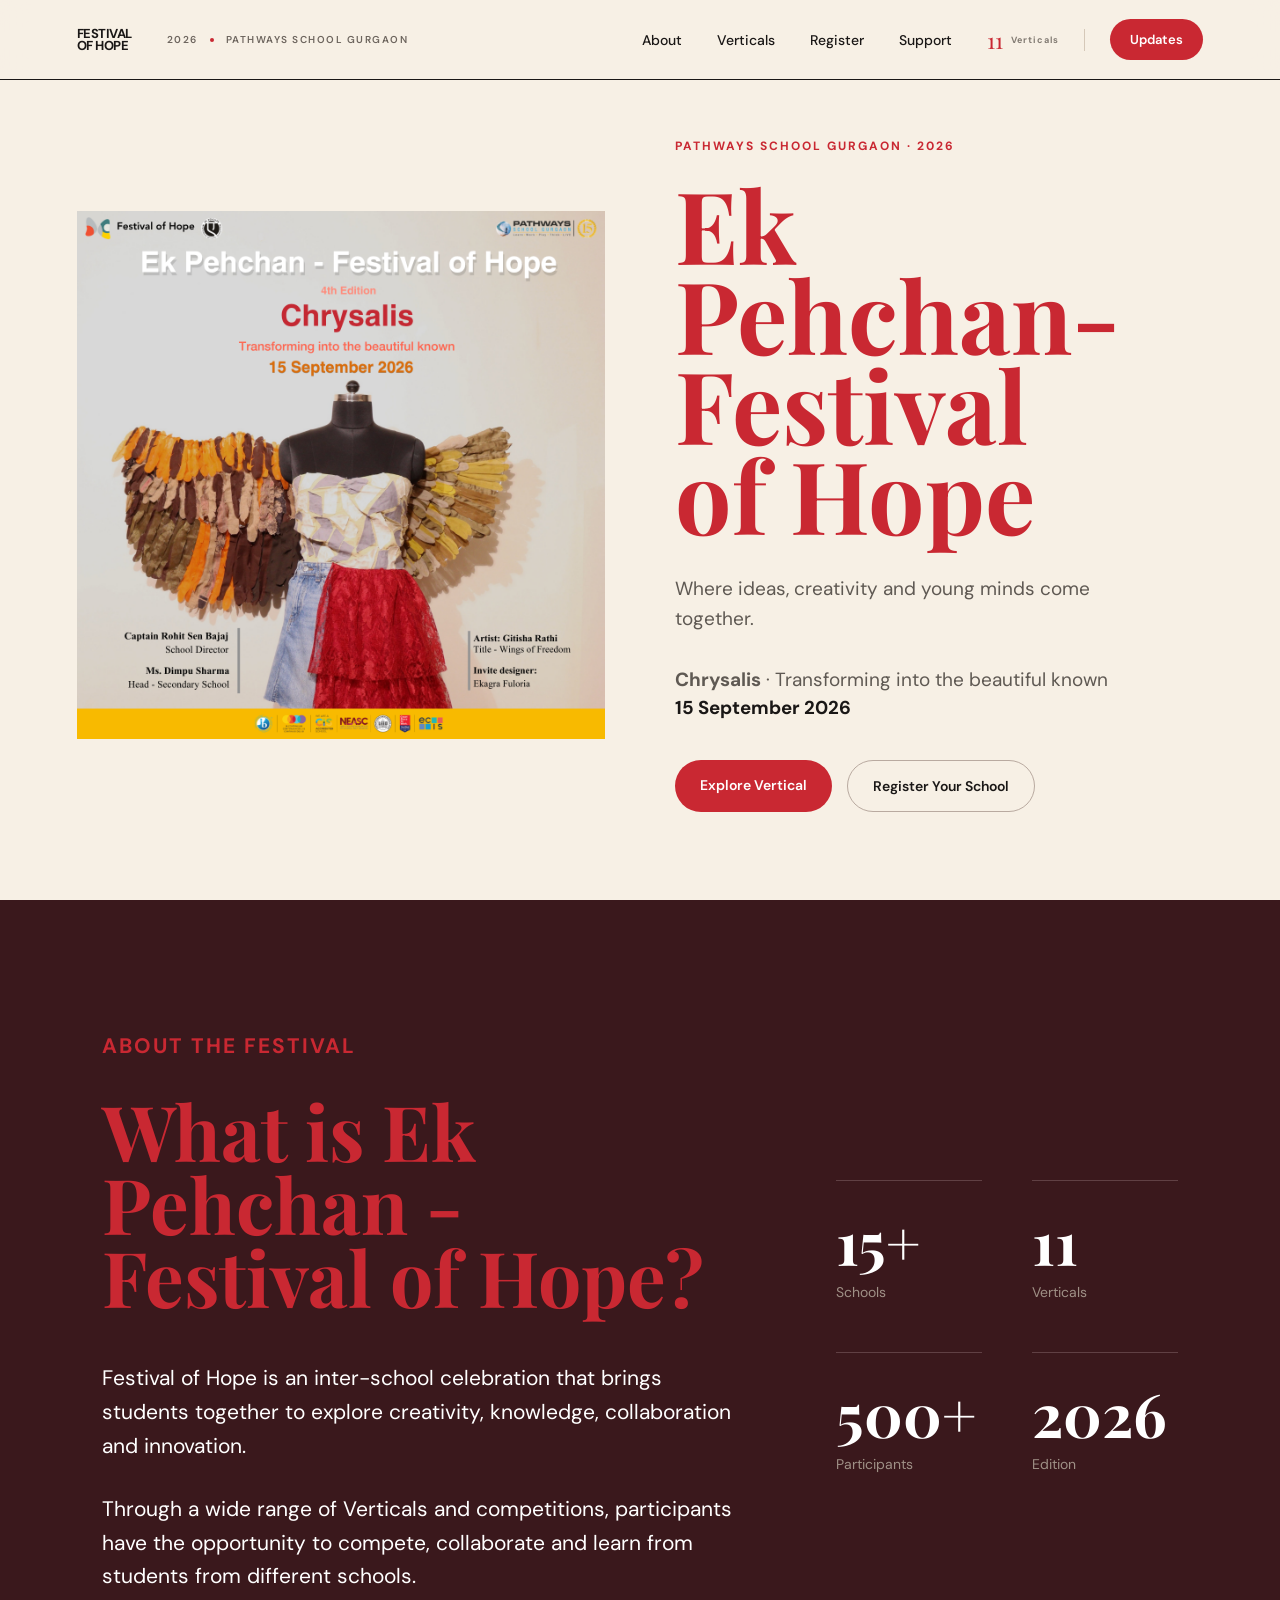
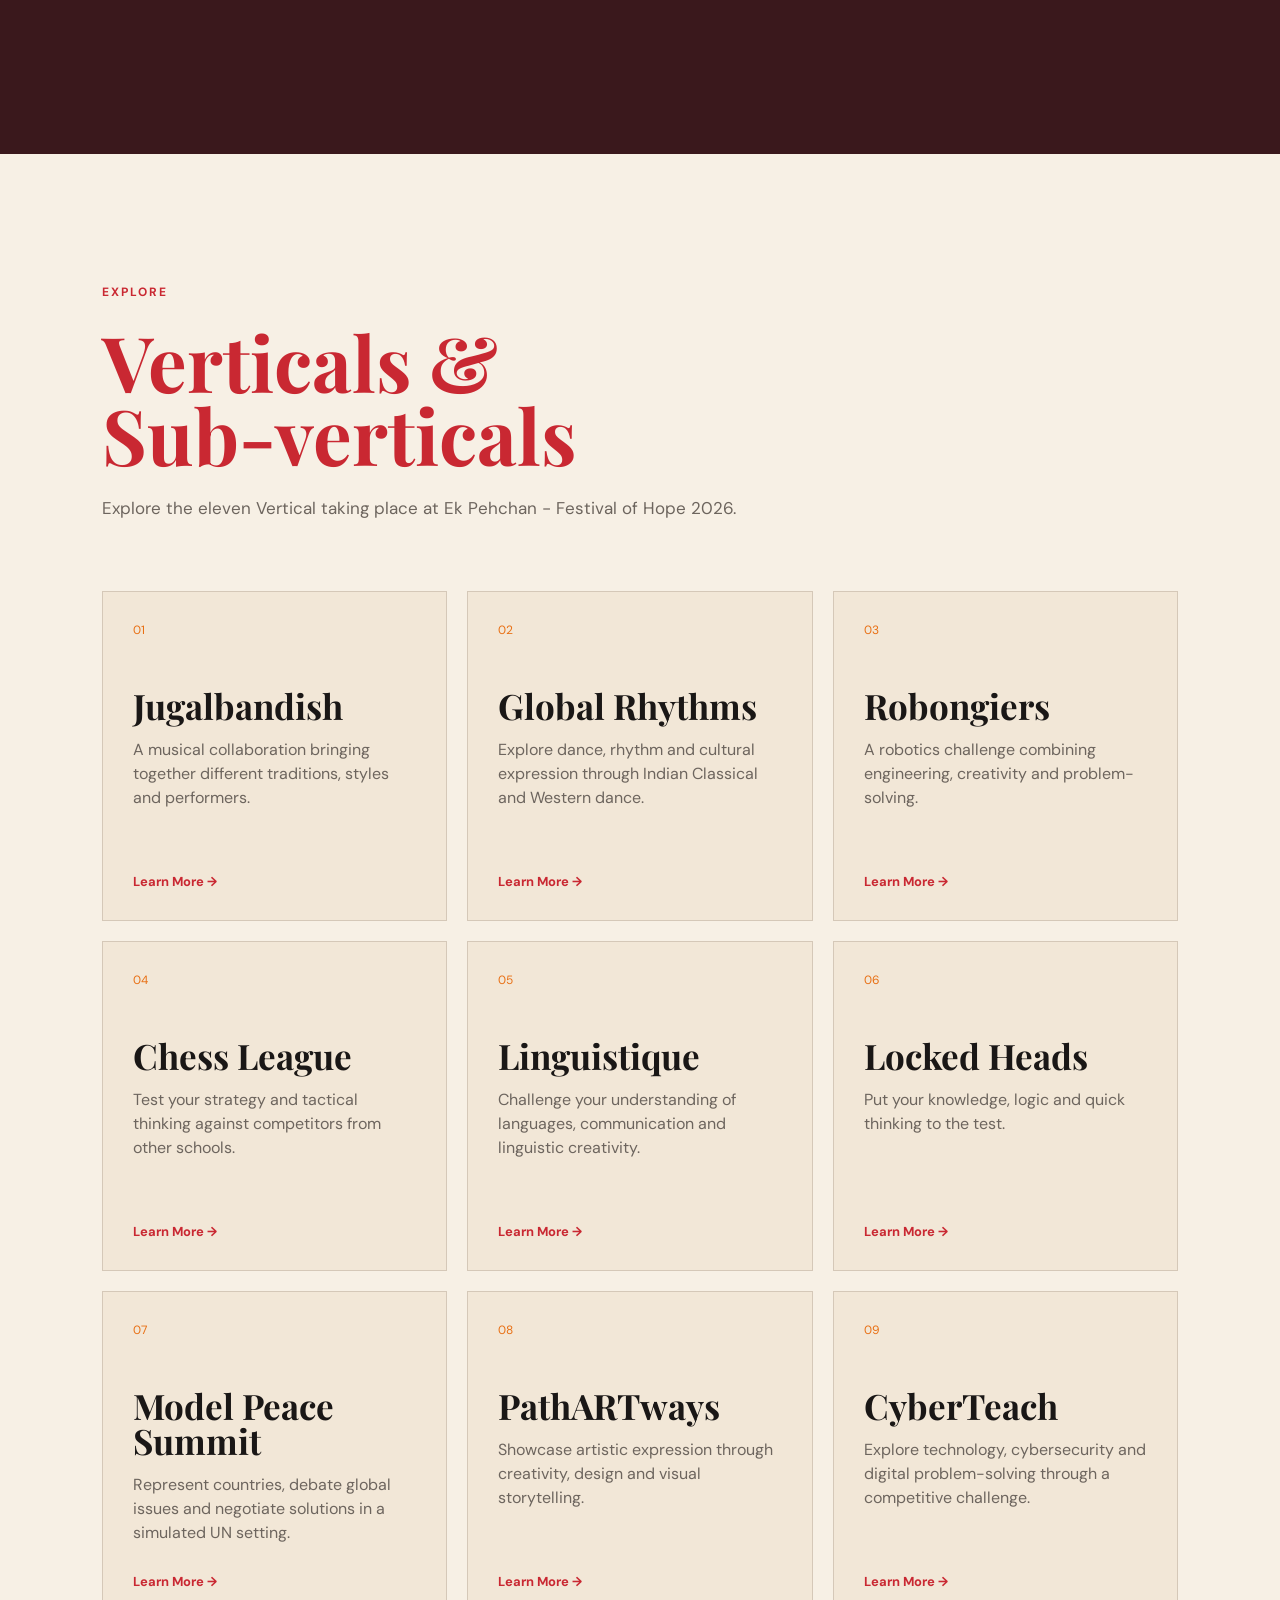
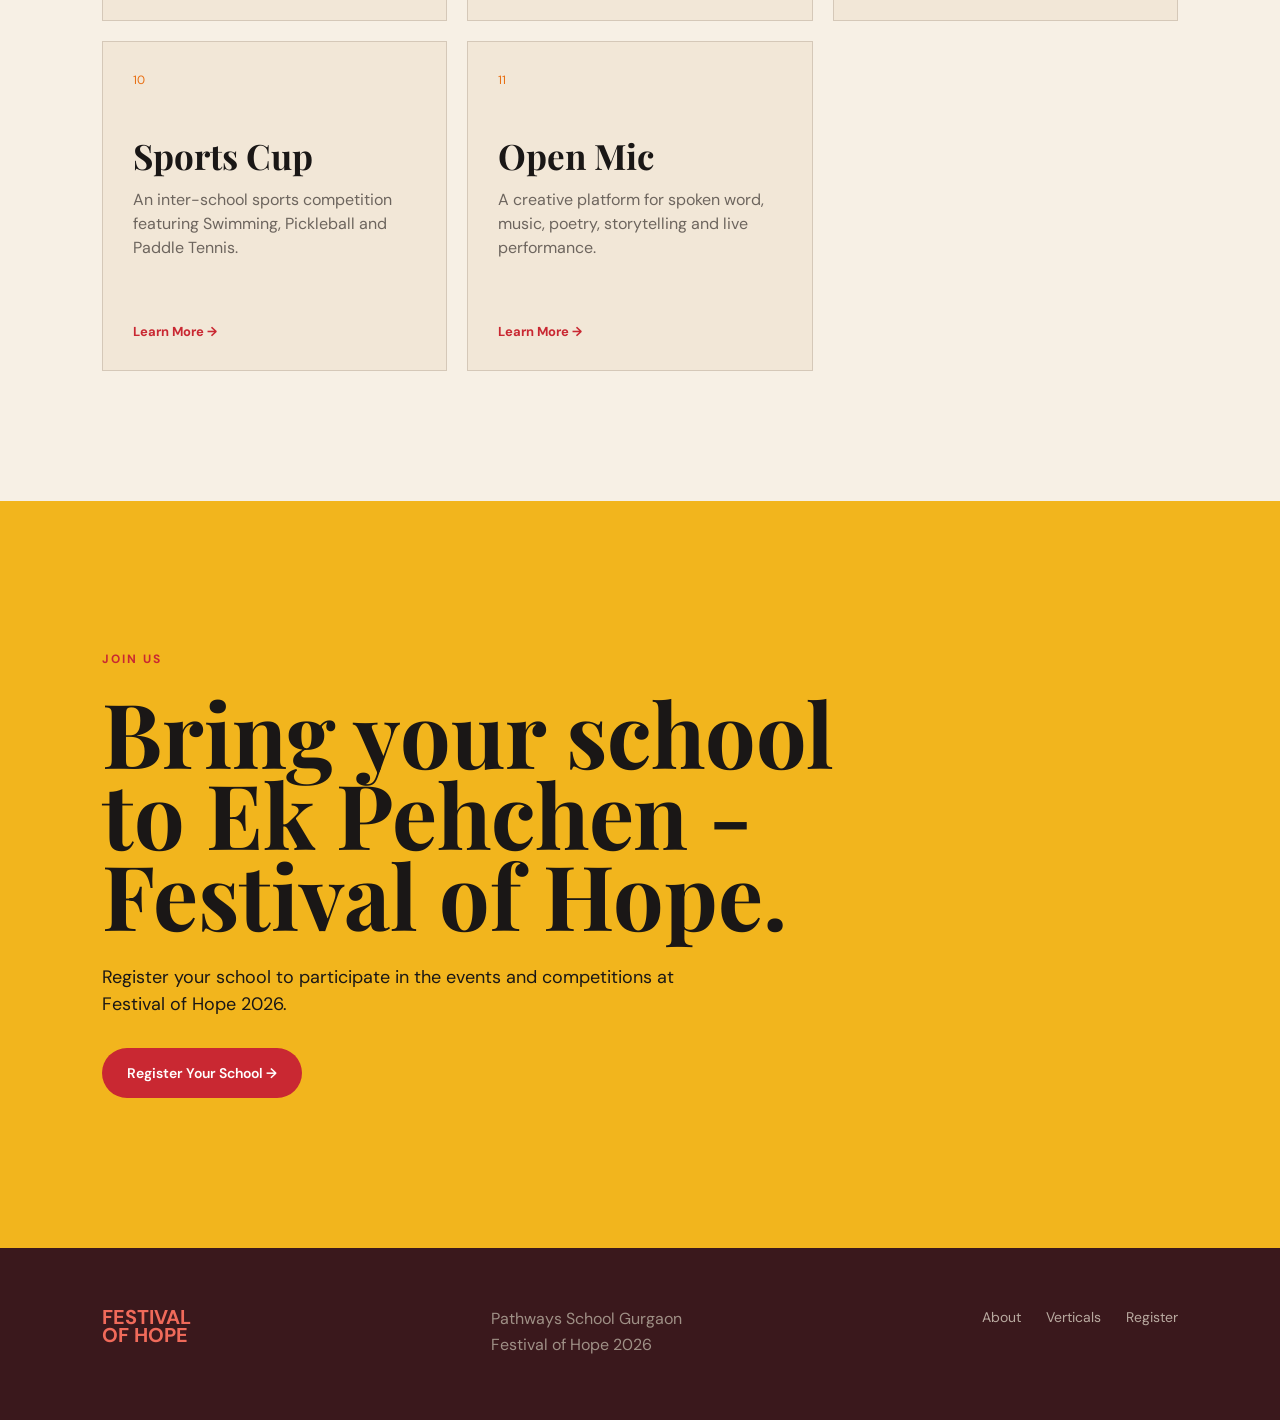
==== commit 0f6f31df: "Update index.html" ====
--- a/index.html
+++ b/index.html
@@ -569,13 +569,13 @@
 
 
                 <h3>
-                    U-19 Sports Cup
+                    Sports Cup
                 </h3>
 
 
                 <p>
                     An inter-school sports competition featuring
-                    Football, Pickleball and Paddle Tennis.
+                    Swimming, Pickleball and Paddle Tennis.
                 </p>
 
 
--- a/style.css
+++ b/style.css
@@ -1,33 +1,21 @@
 @import url('https://fonts.googleapis.com/css2?family=DM+Sans:wght@400;500;600;700&family=Playfair+Display:ital,wght@0,600;0,700;1,600;1,700&display=swap');
-
-
-/* =========================================================
-   FESTIVAL OF HOPE 2026 PALETTE
-========================================================= */
 
 :root {
     --cream: #F7F0E5;
     --cream-dark: #EDE2D2;
     --cream-card: #F2E7D7;
-
     --red: #C92832;
     --coral: #F06A5A;
     --orange: #E86F13;
     --gold: #F2B51D;
-
     --ink: #1A1716;
     --muted: #6D655E;
     --line: #D5C8B8;
-
     --dark: #3A181C;
     --dark-deep: #32161A;
     --dark-line: #604044;
-}
-
-
-/* =========================================================
-   RESET
-========================================================= */
+    --white: #FFFFFF;
+}
 
 * {
     margin: 0;
@@ -57,145 +45,101 @@
 
 .navbar {
     height: 80px;
-
     padding: 0 6%;
-
     display: flex;
     align-items: center;
-
     position: fixed;
-
     top: 0;
     left: 0;
     right: 0;
-
     z-index: 100;
-
     background: rgba(247, 240, 229, 0.94);
-
     backdrop-filter: blur(14px);
     -webkit-backdrop-filter: blur(14px);
-
     border-bottom: 1px solid var(--ink);
 }
-
 
 .logo {
     flex-shrink: 0;
-
     font-size: 13px;
     font-weight: 700;
-
     line-height: 0.9;
     letter-spacing: -0.5px;
 }
-
 
 .nav-info {
     display: flex;
     align-items: center;
-
     gap: 12px;
-
     margin-left: 35px;
     margin-right: auto;
-
     font-size: 10px;
     font-weight: 600;
-
     letter-spacing: 1.5px;
-
     color: var(--muted);
 }
-
 
 .nav-divider {
     width: 4px;
     height: 4px;
-
     flex-shrink: 0;
-
     border-radius: 50%;
-
     background: var(--red);
 }
-
 
 nav {
     display: flex;
     align-items: center;
-
     gap: 35px;
-
     margin-right: 35px;
 }
-
 
 nav a {
     font-size: 14px;
     font-weight: 500;
-
     transition: opacity 0.2s ease;
 }
-
 
 nav a:hover {
     opacity: 0.5;
 }
-
 
 .nav-event-count {
     display: flex;
     align-items: center;
-
     gap: 8px;
-
     margin-right: 25px;
     padding-right: 25px;
-
     border-right: 1px solid var(--line);
 }
-
 
 .count-number {
     font-family: 'Playfair Display', serif;
-
     font-size: 22px;
     line-height: 1;
-
     color: var(--red);
 }
-
 
 .count-label {
     font-size: 9px;
     font-weight: 700;
-
     letter-spacing: 1px;
-
     color: #817a72;
 }
-
 
 .nav-button {
     flex-shrink: 0;
-
     padding: 12px 20px;
-
     background: var(--red);
     color: white;
-
     border-radius: 100px;
-
     font-size: 13px;
     font-weight: 600;
-
     transition:
         transform 0.2s ease,
         opacity 0.2s ease;
 }
 
-
 .nav-button:hover {
     transform: translateY(-2px);
     opacity: 0.9;
@@ -208,49 +152,34 @@
 
 .eyebrow {
     color: var(--red);
-
     font-size: 12px;
     font-weight: 700;
-
     letter-spacing: 2px;
-
     text-transform: uppercase;
-
     margin-bottom: 25px;
 }
-
 
 .section {
     padding: 130px 8%;
 }
 
-
 .section-heading {
     max-width: 750px;
-
     margin-bottom: 70px;
 }
-
 
 .section-heading h2 {
     color: var(--red);
-
     font-family: 'Playfair Display', serif;
-
     font-size: clamp(50px, 6vw, 85px);
-
     line-height: 0.95;
     letter-spacing: 0px;
 }
 
-
 .section-heading > p:last-child {
     margin-top: 25px;
-
     color: var(--muted);
-
     font-size: 17px;
-
     line-height: 1.5;
 }
 
@@ -261,31 +190,24 @@
 
 .button {
     display: inline-block;
-
     padding: 16px 25px;
-
     border-radius: 100px;
-
     font-size: 14px;
     font-weight: 600;
-
     transition:
         transform 0.2s ease,
         opacity 0.2s ease;
 }
 
-
 .button:hover {
     transform: translateY(-3px);
 }
 
-
 .primary {
     background: var(--red);
     color: white;
 }
 
-
 .secondary {
     border: 1px solid #b9aaa0;
 }
@@ -297,50 +219,34 @@
 
 .hero {
     min-height: 100vh;
-
     padding: 120px 6% 70px;
-
     display: grid;
-
     grid-template-columns: 1fr 1fr;
-
     gap: 70px;
-
     align-items: center;
-
     background: var(--cream);
 }
-
 
 .hero-image {
     width: 100%;
-
     overflow: hidden;
-
     background: #e5dbcc;
 }
-
 
 .hero-image img {
     width: 100%;
     height: auto;
-
     display: block;
 }
-
 
 .hero-content {
     max-width: 650px;
 }
 
-
 .hero h1 {
     color: var(--red);
-
     font-family: 'Playfair Display', serif;
-
     font-size: clamp(70px, 9vw, 100px);
-
     line-height: 0.9;
     letter-spacing: 0px;
 }
@@ -349,27 +255,18 @@
     font-weight: 600;
 }
 
-
 .hero-description {
     max-width: 480px;
-
     margin-top: 35px;
-
     font-size: 19px;
-
     line-height: 1.6;
-
     color: #5f5953;
 }
-
 
 .hero-buttons {
     display: flex;
-
     gap: 15px;
-
     margin-top: 40px;
-
     flex-wrap: wrap;
 }
 
@@ -380,78 +277,55 @@
 
 .about {
     background: var(--dark);
-
-    color: white;
-}
-
+    color: white;
+}
 
 .about-content {
     display: grid;
-
     grid-template-columns: 1.3fr 0.7fr;
-
     gap: 100px;
-
     align-items: center;
 }
-
 
 .about-text {
     max-width: 700px;
 }
 
-
 .about-text .section-heading {
     margin-bottom: 50px;
 }
 
-
 .about-text p {
     font-size: 21px;
-
     line-height: 1.6;
-
     margin-bottom: 30px;
 }
-
 
 .about-text .placeholder {
     color: #817a72;
-
     font-size: 15px;
 }
-
 
 .stats {
     display: grid;
-
     grid-template-columns: 1fr 1fr;
-
     gap: 50px;
-
     align-content: start;
 }
-
 
 .stat {
     border-top: 1px solid var(--dark-line);
-
     padding-top: 20px;
 }
-
 
 .stat strong {
     display: block;
-
     font-family: 'Playfair Display', serif;
-
     font-size: 60px;
 }
-
 
 .stat span {
     color: #9f9086;
-
     font-size: 14px;
 }
 
@@ -464,82 +338,55 @@
     background: var(--cream);
 }
 
-
 .event-grid {
     display: grid;
-
     grid-template-columns: repeat(3, 1fr);
-
     grid-auto-rows: 330px;
-
     gap: 20px;
-
     align-items: stretch;
 }
-
 
 .event-card {
     height: 100%;
-
     padding: 30px;
-
     display: flex;
-
     flex-direction: column;
-
     border: 1px solid var(--line);
-
     background: var(--cream-card);
-
     transition:
         transform 0.3s ease,
         background 0.3s ease;
 }
 
-
 .event-card:hover {
     transform: translateY(-8px);
-
     background: #e9dece;
 }
-
 
 .event-number {
     font-size: 12px;
-
     color: var(--orange);
 }
-
 
 .event-card h3 {
     font-family: 'Playfair Display', serif;
-
     font-size: 35px;
-
     line-height: 1;
-
     margin-top: 50px;
 }
-
 
 .event-card p {
     margin-top: 15px;
-
     color: var(--muted);
-
     line-height: 1.5;
 }
-
 
 .event-card a {
     margin-top: auto;
-
     font-size: 13px;
     font-weight: 700;
-
     color: var(--red);
 }
-
 
 .event-card a:hover {
     color: var(--orange);
@@ -552,42 +399,30 @@
 
 .register {
     padding: 150px 8%;
-
     background: var(--gold);
 }
-
 
 .register-content {
     max-width: 900px;
 }
 
-
 .register h2 {
     font-family: 'Playfair Display', serif;
-
     font-size: clamp(55px, 7vw, 100px);
-
     line-height: 0.9;
     letter-spacing: 0px;
 }
 
-
 .register p:not(.eyebrow) {
     max-width: 600px;
-
     margin: 30px 0;
-
     font-size: 18px;
-
     line-height: 1.5;
 }
-
 
 .register small {
     display: block;
-
     margin-top: 20px;
-
     color: #6f4e14;
 }
 
@@ -598,52 +433,35 @@
 
 footer {
     padding: 60px 8%;
-
     display: flex;
-
     justify-content: space-between;
-
     gap: 40px;
-
     background: var(--dark);
-
-    color: white;
-}
-
+    color: white;
+}
 
 .footer-logo {
     font-size: 20px;
-
     font-weight: 700;
-
     line-height: 0.9;
-
     color: var(--coral);
 }
-
 
 .footer-info p {
     color: #9f9086;
-
     margin-bottom: 5px;
 }
-
 
 .footer-links {
     display: flex;
-
     gap: 25px;
 }
-
 
 .footer-links a {
     color: #b9aaa0;
-
     font-size: 14px;
-
     transition: color 0.2s ease;
 }
-
 
 .footer-links a:hover {
     color: white;
@@ -665,59 +483,39 @@
 
 .event-hero {
     min-height: 70vh;
-
     padding: 75px 8%;
-
     display: grid;
-
     grid-template-columns: 1fr 1fr;
-
     gap: 60px;
-
     align-items: center;
 }
-
 
 .event-hero h1 {
     color: var(--red);
-
     font-family: 'Playfair Display', serif;
-
     font-size: clamp(70px, 9vw, 140px);
-
     line-height: 0.9;
     letter-spacing: -6px;
 }
 
-
 .event-intro {
     max-width: 650px;
-
     margin-top: 25px;
-
     font-size: 19px;
-
     line-height: 1.55;
-
     color: var(--muted);
 }
-
 
 .event-image {
     height: 500px;
-
     overflow: hidden;
-
     background: #e3d9cc;
 }
-
 
 .event-image img {
     width: 100%;
     height: 100%;
-
     object-fit: cover;
-
     display: block;
 }
 
@@ -725,61 +523,27 @@
 /* =========================================================
    EVENT PANEL COLOURS
 ========================================================= */
-
-/*
-   DEFAULT DESIGN:
-
-   Dark panel
-       ↓
-   Cream panel
-       ↓
-   Dark panel
-       ↓
-   Cream panel
-
-   The darker cream panel is ONLY used when
-   two light sections would otherwise sit next
-   to each other.
-*/
-
 
 .panel-dark {
     background: var(--dark) !important;
-
-    color: white;
-
+    color: white;
     border-top: 2px solid var(--dark-line);
 }
-
 
 .panel-light {
     background: var(--cream) !important;
-
     color: var(--ink);
-
     border-top: 2px solid var(--line);
 }
-
-
-/*
-   Last-resort separator colour.
-
-   Use ONLY when two cream sections need
-   visual separation.
-*/
 
 .panel-cream {
     background: var(--cream-card) !important;
-
     color: var(--ink);
-
     border-top: 2px solid var(--line);
 }
-
 
 .panel-gold {
     background: var(--gold) !important;
-
     border-top: 2px solid #D39C0B;
 }
 
@@ -790,86 +554,55 @@
 
 .event-information {
     padding: 90px 8%;
-
     display: grid;
-
     grid-template-columns: 1fr 1fr;
-
     gap: 80px;
-
     border-top: 2px solid var(--dark-line);
-
     background: var(--dark);
-
-    color: white;
-}
-
+    color: white;
+}
 
 .event-description {
     max-width: none;
 }
 
-
 .event-description h2 {
     font-family: 'Playfair Display', serif;
-
     font-size: clamp(55px, 6vw, 90px);
-
     line-height: 0.95;
-
     letter-spacing: 0px;
-
     margin-bottom: 35px;
 }
-
 
 .event-description p:not(.eyebrow) {
     font-size: 18px;
-
     line-height: 1.6;
-
     margin-bottom: 20px;
-
     max-width: 700px;
 }
-
-
-/* Dark information panels */
 
 .event-information.panel-dark {
     background: var(--dark) !important;
-
-    color: white;
-}
-
+    color: white;
+}
 
 .event-information.panel-dark .event-description p:not(.eyebrow) {
-    color: #b9aaa0;
-}
-
-
-/* Light information panels */
+    color: white;
+}
 
 .event-information.panel-light {
     background: var(--cream) !important;
-
     color: var(--ink);
 }
-
 
 .event-information.panel-light .event-description p:not(.eyebrow) {
     color: var(--muted);
 }
 
-
-/* Darker cream only when explicitly required */
-
 .event-information.panel-cream {
     background: var(--cream-card) !important;
-
     color: var(--ink);
 }
-
 
 .event-information.panel-cream .event-description p:not(.eyebrow) {
     color: var(--muted);
@@ -880,34 +613,24 @@
 
 .event-details {
     display: grid;
-
     grid-template-columns: 1fr 1fr;
-
     align-content: start;
-
     align-self: center;
 }
-
 
 .detail {
     padding: 18px 0;
-
     border-top: 1px solid var(--dark-line);
 }
-
 
 .detail span {
     display: block;
-
     font-size: 13px;
-
     margin-bottom: 8px;
 }
-
 
 .detail strong {
     font-size: 18px;
-
     color: var(--coral);
 }
 
@@ -919,7 +642,6 @@
     border-top-color: var(--line);
 }
 
-
 .event-information.panel-light .detail span,
 .event-information.panel-cream .detail span {
     color: var(--muted);
@@ -932,111 +654,81 @@
 
 .event-rules {
     padding: 90px 8%;
-
     border-top: 2px solid var(--line);
-
     background: var(--cream);
-
     color: var(--ink);
 }
-
 
 .event-rules.panel-light {
     background: var(--cream) !important;
 }
 
-
 .event-rules.panel-cream {
     background: var(--cream-card) !important;
 }
 
-
 .event-rules.panel-dark {
     background: var(--dark) !important;
-
-    color: white;
-
+    color: white;
     border-top-color: var(--dark-line);
+}
+
+
+/* WHITE HEADINGS IN BROWN/DARK RULE PANELS */
+
+.event-rules.panel-dark h2 {
+    color: white;
 }
 
 
 .event-rules h2 {
     color: var(--red);
-
     font-family: 'Playfair Display', serif;
-
     font-size: clamp(55px, 6vw, 90px);
-
     line-height: 0.95;
-
     letter-spacing: 0px;
-
     margin-bottom: 45px;
 }
 
 
-/*
-   Rule rows remain completely OPEN.
-*/
+/* Rule rows remain completely OPEN */
 
 .rules-list {
     width: 100%;
-
     max-width: 1250px;
-
     display: grid;
-
     grid-template-columns: 1fr 1fr;
-
     column-gap: 70px;
-
     row-gap: 0;
 }
-
 
 .rules-list > div {
     display: grid;
-
     grid-template-columns: 45px 1fr;
-
     gap: 20px;
-
     padding: 22px 0;
-
     align-items: start;
-
     background: transparent;
-
     border: none;
-
     border-top: 1px solid #c9beb1;
 }
-
 
 .rules-list span {
     color: var(--orange);
-
     font-size: 13px;
 }
-
 
 .rules-list p {
     font-size: 17px;
-
     line-height: 1.5;
 }
-
 
 .rules-list h3 {
     font-family: 'Playfair Display', serif;
-
     font-size: 26px;
-
     line-height: 1.1;
-
     margin-bottom: 8px;
 }
-
 
 .rules-list > div > div {
     max-width: none;
@@ -1049,7 +741,6 @@
     border-top-color: var(--dark-line);
 }
 
-
 .event-rules.panel-dark .rules-list p,
 .event-rules.panel-dark .rules-list h3 {
     color: white;
@@ -1062,58 +753,39 @@
 
 .event-criteria {
     padding: 90px 8%;
-
     border-top: 2px solid var(--line);
-
     background: var(--cream);
-
     color: var(--ink);
 }
-
 
 .event-criteria.panel-light {
     background: var(--cream) !important;
 }
 
-
 .event-criteria.panel-cream {
     background: var(--cream-card) !important;
 }
 
-
 .event-criteria.panel-dark {
     background: var(--dark) !important;
-
-    color: white;
-
+    color: white;
     border-top-color: var(--dark-line);
 }
-
 
 .event-criteria h2 {
     color: var(--red);
-
     font-family: 'Playfair Display', serif;
-
     font-size: clamp(55px, 6vw, 90px);
-
     line-height: 0.95;
-
     letter-spacing: 0px;
-
     margin-bottom: 45px;
 }
-
 
 .criteria-grid {
     display: grid;
-
     grid-template-columns: repeat(3, 1fr);
-
     gap: 20px;
-
     width: 100%;
-
     max-width: 1250px;
 }
 
@@ -1133,63 +805,44 @@
        slightly darker burgundy cards
 */
 
-
 .panel-light .criteria-card {
     background: var(--cream-card);
-
     border: 1px solid var(--line);
 }
-
 
 .panel-cream .criteria-card {
     background: var(--cream);
-
     border: 1px solid var(--line);
 }
-
 
 .panel-dark .criteria-card {
     background: var(--dark-deep);
-
     border: 1px solid var(--dark-line);
-
-    color: white;
-}
-
+    color: white;
+}
 
 .criteria-card {
     min-height: 180px;
-
     padding: 28px;
 }
-
 
 .criteria-card span {
     color: var(--orange);
-
     font-size: 13px;
 }
-
 
 .criteria-card h3 {
     font-family: 'Playfair Display', serif;
-
     font-size: 28px;
-
     line-height: 1.1;
-
     margin-top: 25px;
 }
-
 
 .criteria-card p {
     margin-top: 10px;
-
     color: var(--muted);
-
     line-height: 1.5;
 }
-
 
 .panel-dark .criteria-card p {
     color: #b9aaa0;
@@ -1202,91 +855,60 @@
 
 .event-register {
     padding: 110px 8%;
-
     display: grid;
-
     grid-template-columns: 1fr 1fr;
-
     gap: 80px;
-
     align-items: center;
-
     background: var(--gold);
-
     border-top: 2px solid #D39C0B;
 }
-
 
 .event-register.panel-gold {
     background: var(--gold) !important;
 }
 
-
 .event-register > div:first-child {
     min-width: 0;
 }
 
-
 .event-register > div:last-child {
     max-width: 600px;
-
     justify-self: stretch;
-
     display: flex;
-
     flex-direction: column;
-
     align-items: flex-start;
-
     justify-content: center;
 }
-
 
 .event-register .eyebrow {
     margin-bottom: 30px;
-
     color: var(--dark);
 }
 
-
 .event-register h2 {
     color: white;
-
     font-family: 'Playfair Display', serif;
-
     font-size: clamp(55px, 7vw, 100px);
-
     line-height: 0.95;
-
     letter-spacing: 0px;
 }
-
 
 .event-register p:not(.eyebrow) {
     max-width: 600px;
-
     margin: 0 0 30px 0;
-
     font-size: 19px;
-
     line-height: 1.6;
-
     color: #6f4e14;
 }
-
 
 .event-register .button {
     margin: 0;
 }
 
-
 .event-register small {
     display: block;
-
     margin-top: 22px;
-
     font-size: 13px;
-
     color: #6f4e14;
 }
 
@@ -1299,112 +921,75 @@
     padding-top: 150px;
 }
 
-
 .registration-grid {
     display: grid;
-
     grid-template-columns: repeat(3, 1fr);
-
     gap: 20px;
-
     margin-top: 20px;
 }
-
 
 .registration-card {
     min-height: 300px;
-
     padding: 30px;
-
     display: flex;
-
     flex-direction: column;
-
     border: 1px solid var(--line);
-
     background: var(--cream-card);
-
     transition:
         transform 0.25s ease,
         background 0.25s ease;
 }
 
-
 .registration-card:hover {
     transform: translateY(-6px);
-
     background: var(--cream-dark);
 }
-
 
 .registration-card .event-number {
     color: var(--orange);
 }
 
-
 .registration-card .eyebrow {
     margin-top: 32px;
-
     margin-bottom: 12px;
-
     font-size: 10px;
 }
-
 
 .registration-card h2 {
     color: var(--red);
-
     font-family: 'Playfair Display', serif;
-
     font-size: 34px;
-
     line-height: 1;
-
     letter-spacing: -1px;
 }
-
 
 .registration-card-actions {
     margin-top: auto;
-
     display: flex;
-
     align-items: center;
-
     gap: 12px;
-
     flex-wrap: wrap;
 }
-
 
 .registration-link {
     margin-top: 0;
-
     font-size: 14px;
-
     font-weight: 700;
-
     color: var(--red);
 }
-
 
 .registration-link:hover {
     color: var(--orange);
 }
 
-
 .registration-button {
     padding: 11px 16px;
-
     font-size: 12px;
 }
-
 
 .registration-status {
     color: var(--muted);
-
     font-size: 11px;
-
     font-weight: 600;
 }
 
@@ -1417,43 +1002,35 @@
     background: var(--red);
 }
 
-
 .nav-event-count {
     border-right-color: var(--line);
 }
 
-
 .count-number {
     color: var(--red);
 }
 
-
 .event-number {
     color: var(--orange);
 }
 
-
 .event-card a {
     color: var(--red);
 }
 
-
 .event-card a:hover {
     color: var(--orange);
 }
 
-
 .detail strong {
     color: var(--coral);
 }
-
 
 .rules-list span,
 .criteria-card span {
     color: var(--orange);
 }
 
-
 footer .footer-logo {
     color: var(--coral);
 }
@@ -1469,21 +1046,17 @@
         display: none;
     }
 
-
     nav {
         margin-left: auto;
     }
 
-
     .rules-list {
         max-width: 100%;
     }
 
-
     .criteria-grid {
         max-width: 100%;
     }
-
 }
 
 
@@ -1493,116 +1066,87 @@
         padding: 0 5%;
     }
 
-
     nav {
         display: none;
     }
 
-
     .nav-event-count {
         margin-left: auto;
     }
 
-
     .hero {
         grid-template-columns: 1fr;
-
         padding: 120px 5% 70px;
     }
-
 
     .hero-image {
         order: 2;
     }
 
-
     .hero-content {
         order: 1;
     }
 
-
     .hero h1 {
         letter-spacing: -4px;
     }
 
-
     .about-content {
         grid-template-columns: 1fr;
-
         gap: 60px;
     }
-
 
     .event-grid {
         grid-template-columns: repeat(2, 1fr);
-
         grid-auto-rows: 320px;
     }
-
 
     .event-hero {
         grid-template-columns: 1fr;
-
         padding: 65px 5%;
     }
-
 
     .event-image {
         height: 430px;
     }
 
-
     .event-information {
         grid-template-columns: 1fr;
-
         gap: 50px;
-
         padding: 75px 5%;
     }
-
 
     .event-rules {
         padding: 75px 5%;
     }
 
-
     .rules-list {
         grid-template-columns: 1fr;
-
         column-gap: 0;
     }
-
 
     .event-criteria {
         padding: 75px 5%;
     }
 
-
     .criteria-grid {
         grid-template-columns: repeat(2, 1fr);
     }
 
-
     .event-register {
         grid-template-columns: 1fr;
-
         gap: 40px;
-
         padding: 90px 5%;
     }
-
 
     .event-register > div:last-child {
         max-width: 650px;
-
         justify-self: start;
     }
-
 
     .registration-grid {
         grid-template-columns: repeat(2, 1fr);
     }
-
 }
 
 
@@ -1610,211 +1154,160 @@
 
     .navbar {
         height: 70px;
-
         padding: 0 5%;
     }
-
 
     .nav-event-count {
         display: none;
     }
 
-
     .nav-button {
         display: none;
     }
 
-
     .hero {
         padding: 110px 5% 60px;
     }
 
-
     .hero-image {
         height: auto;
     }
 
-
     .hero h1 {
         font-size: 70px;
-
         letter-spacing: -4px;
     }
-
 
     .hero-description {
         font-size: 17px;
     }
 
-
     .hero-buttons {
         flex-direction: column;
-
         align-items: flex-start;
     }
-
 
     .section {
         padding: 90px 5%;
     }
 
-
     .section-heading {
         margin-bottom: 50px;
     }
 
-
     .section-heading h2 {
         font-size: 55px;
-
         letter-spacing: -2px;
     }
-
 
     .about-text .section-heading {
         margin-bottom: 40px;
     }
 
-
     .event-grid {
         grid-template-columns: 1fr;
-
         grid-auto-rows: auto;
     }
-
 
     .event-card {
         min-height: 300px;
-
         height: auto;
     }
-
 
     .stats {
         gap: 30px;
     }
 
-
     .stat strong {
         font-size: 45px;
     }
 
-
     .register {
         padding: 100px 5%;
     }
 
-
     .register h2 {
         font-size: 58px;
-
         letter-spacing: -3px;
     }
-
 
     footer {
         padding: 50px 5%;
-
         flex-direction: column;
     }
-
 
     .footer-links {
         flex-direction: column;
-
         gap: 12px;
     }
-
 
     .event-page {
         padding-top: 70px;
     }
 
-
     .event-hero {
         padding: 60px 5%;
     }
 
-
     .event-hero h1 {
         font-size: 70px;
-
         letter-spacing: -4px;
     }
-
 
     .event-image {
         height: 330px;
     }
 
-
     .event-details {
         grid-template-columns: 1fr;
     }
-
 
     .event-description h2,
     .event-rules h2,
     .event-criteria h2,
     .event-register h2 {
         font-size: 58px;
-
         letter-spacing: -3px;
     }
-
 
     .rules-list {
         grid-template-columns: 1fr;
     }
 
-
     .rules-list > div {
         grid-template-columns: 45px 1fr;
-
         gap: 20px;
     }
-
 
     .criteria-grid {
         grid-template-columns: 1fr;
     }
 
-
     .criteria-card {
         min-height: 180px;
     }
 
-
     .event-register {
         grid-template-columns: 1fr;
-
         gap: 30px;
-
         padding: 90px 5%;
     }
-
 
     .event-register > div:last-child {
         max-width: 600px;
-
         justify-self: start;
     }
-
 
     .event-register p:not(.eyebrow) {
         margin-bottom: 28px;
-
         font-size: 17px;
     }
-
 
     .event-register small {
         margin-top: 20px;
     }
 
-
     .registration-grid {
         grid-template-columns: 1fr;
     }
-
-}
+}
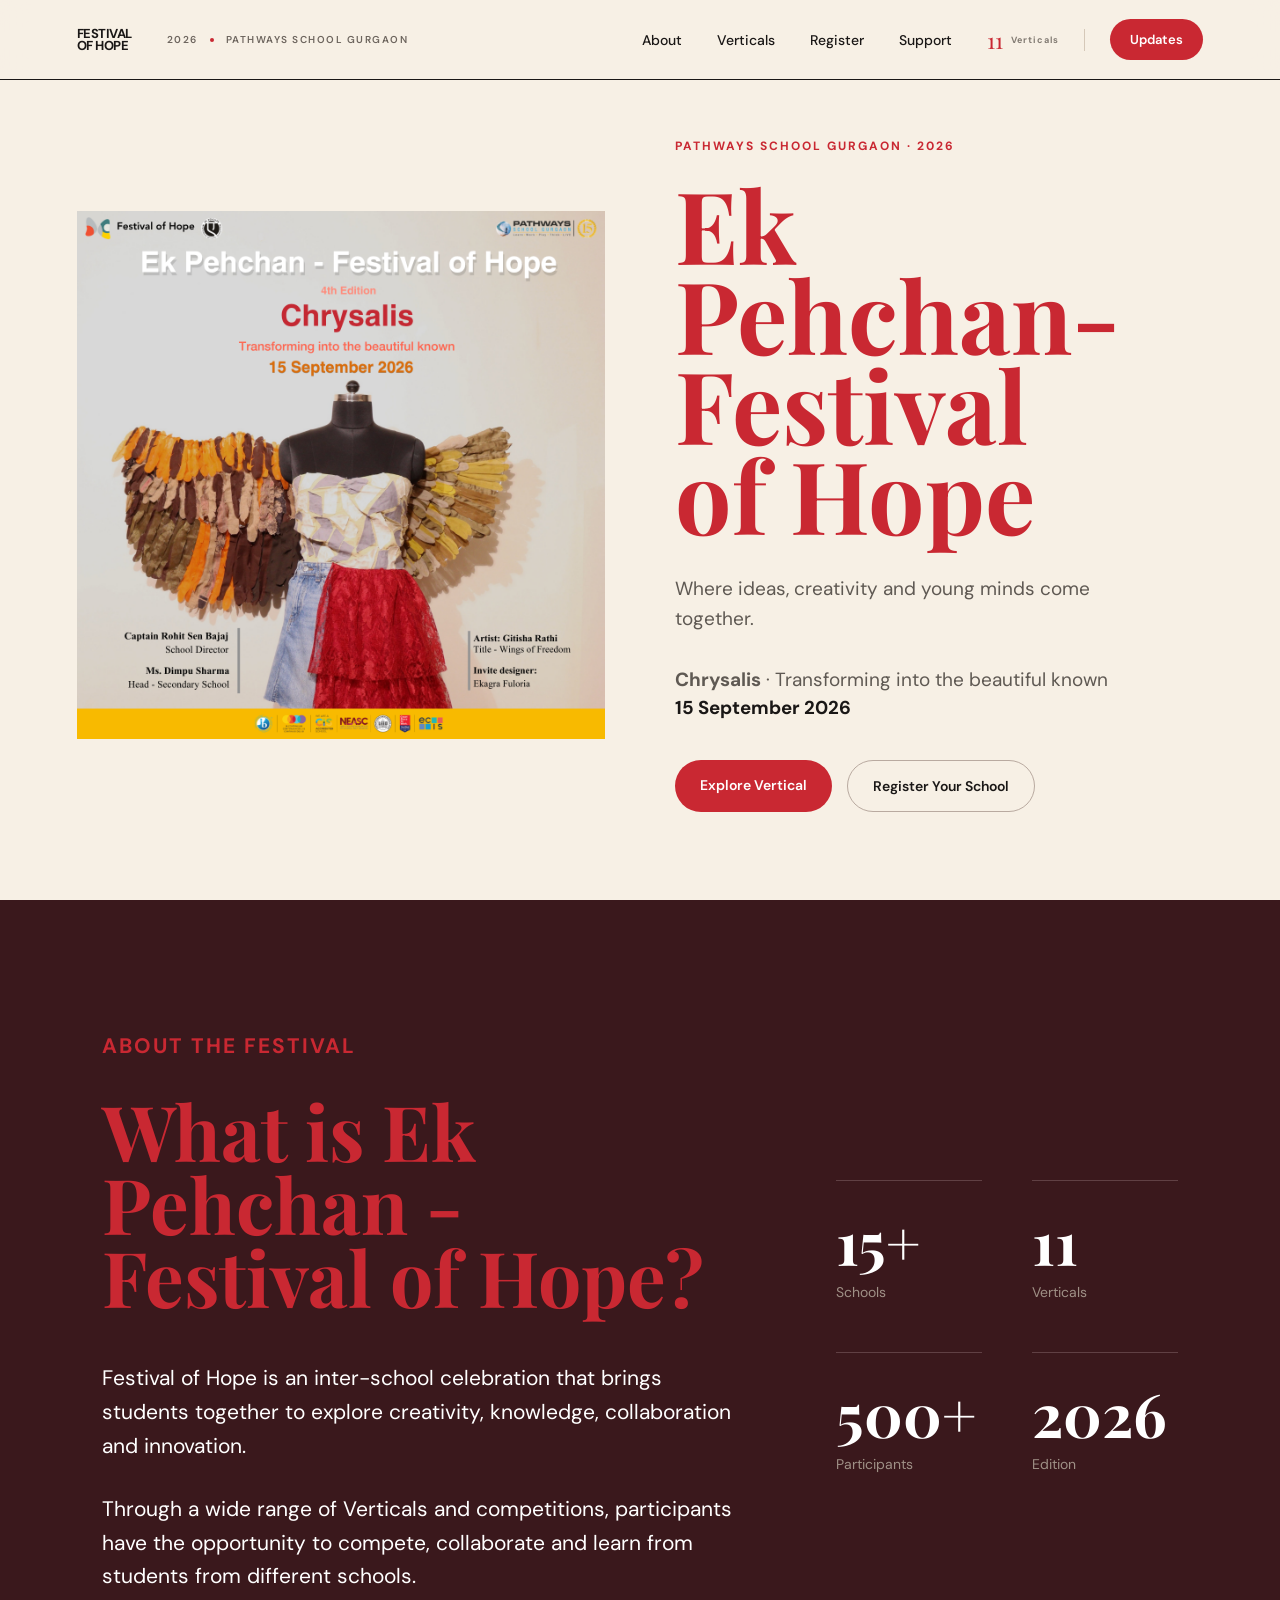
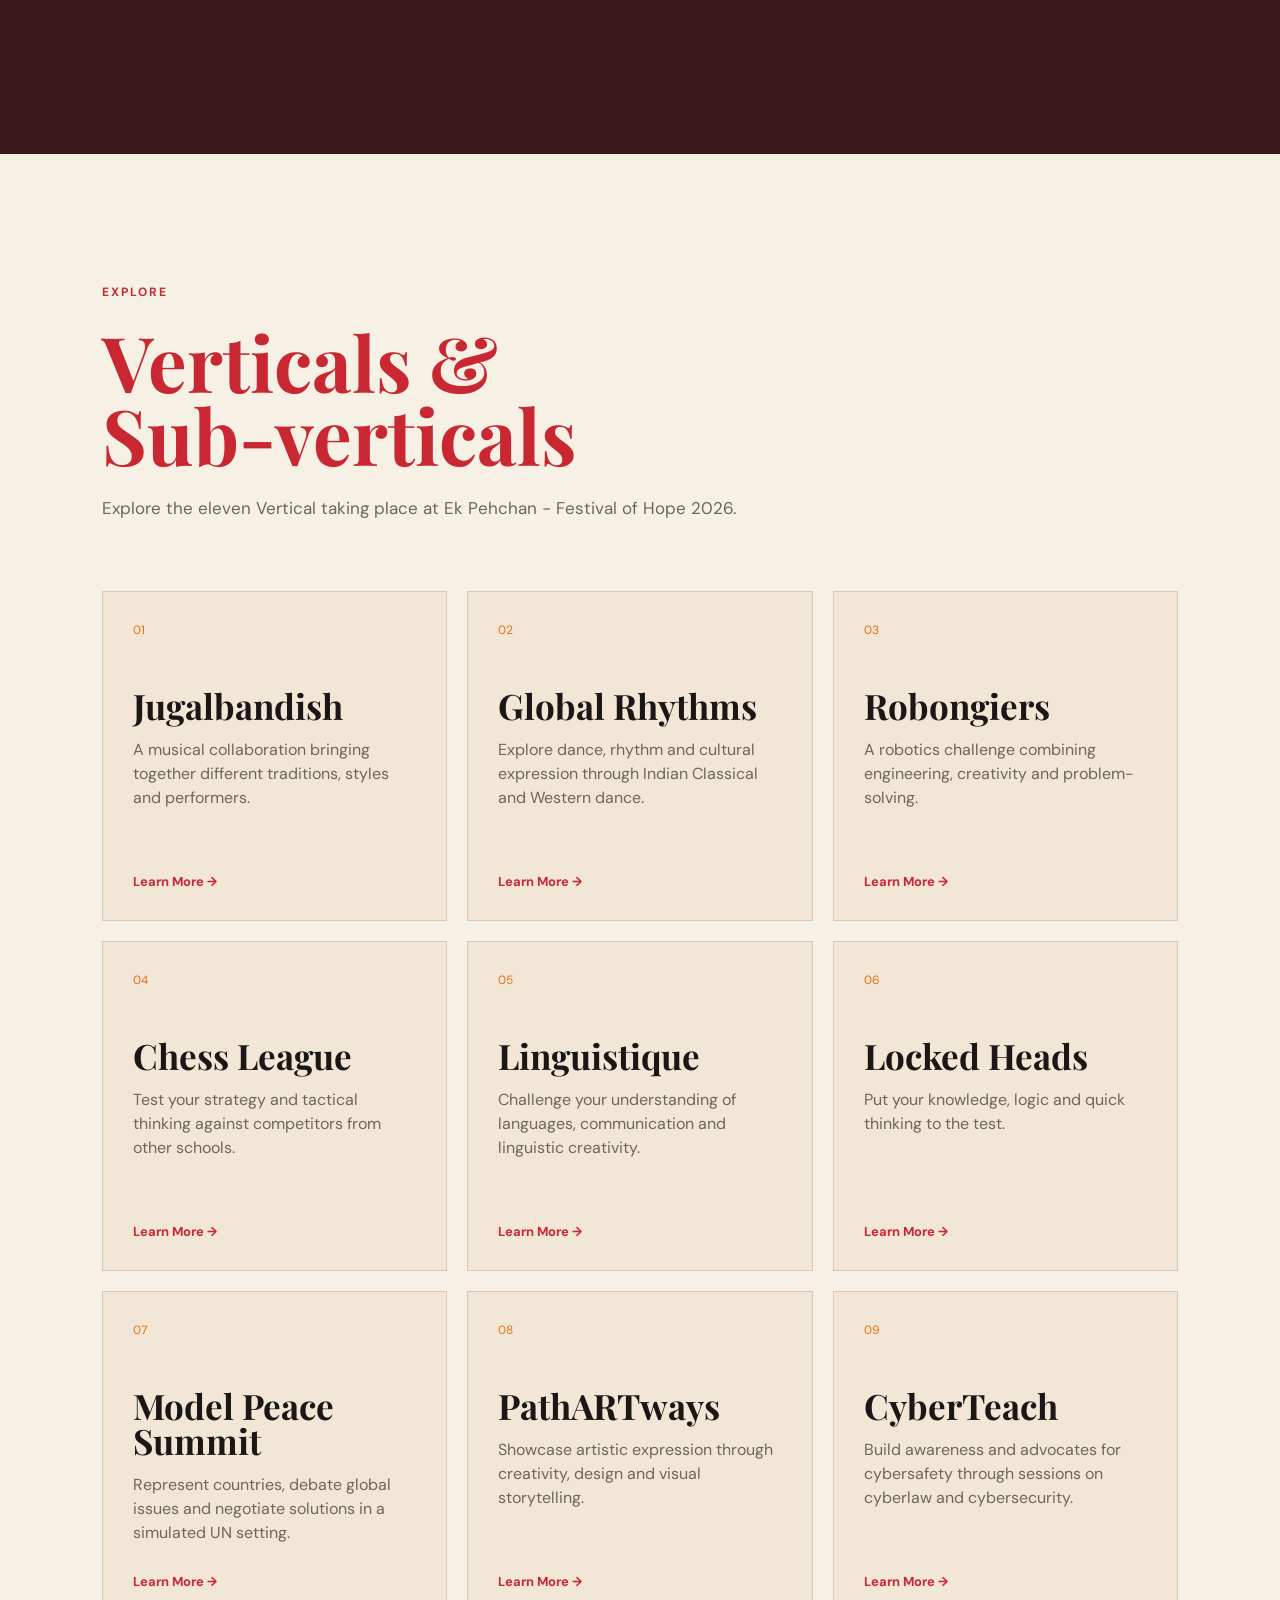
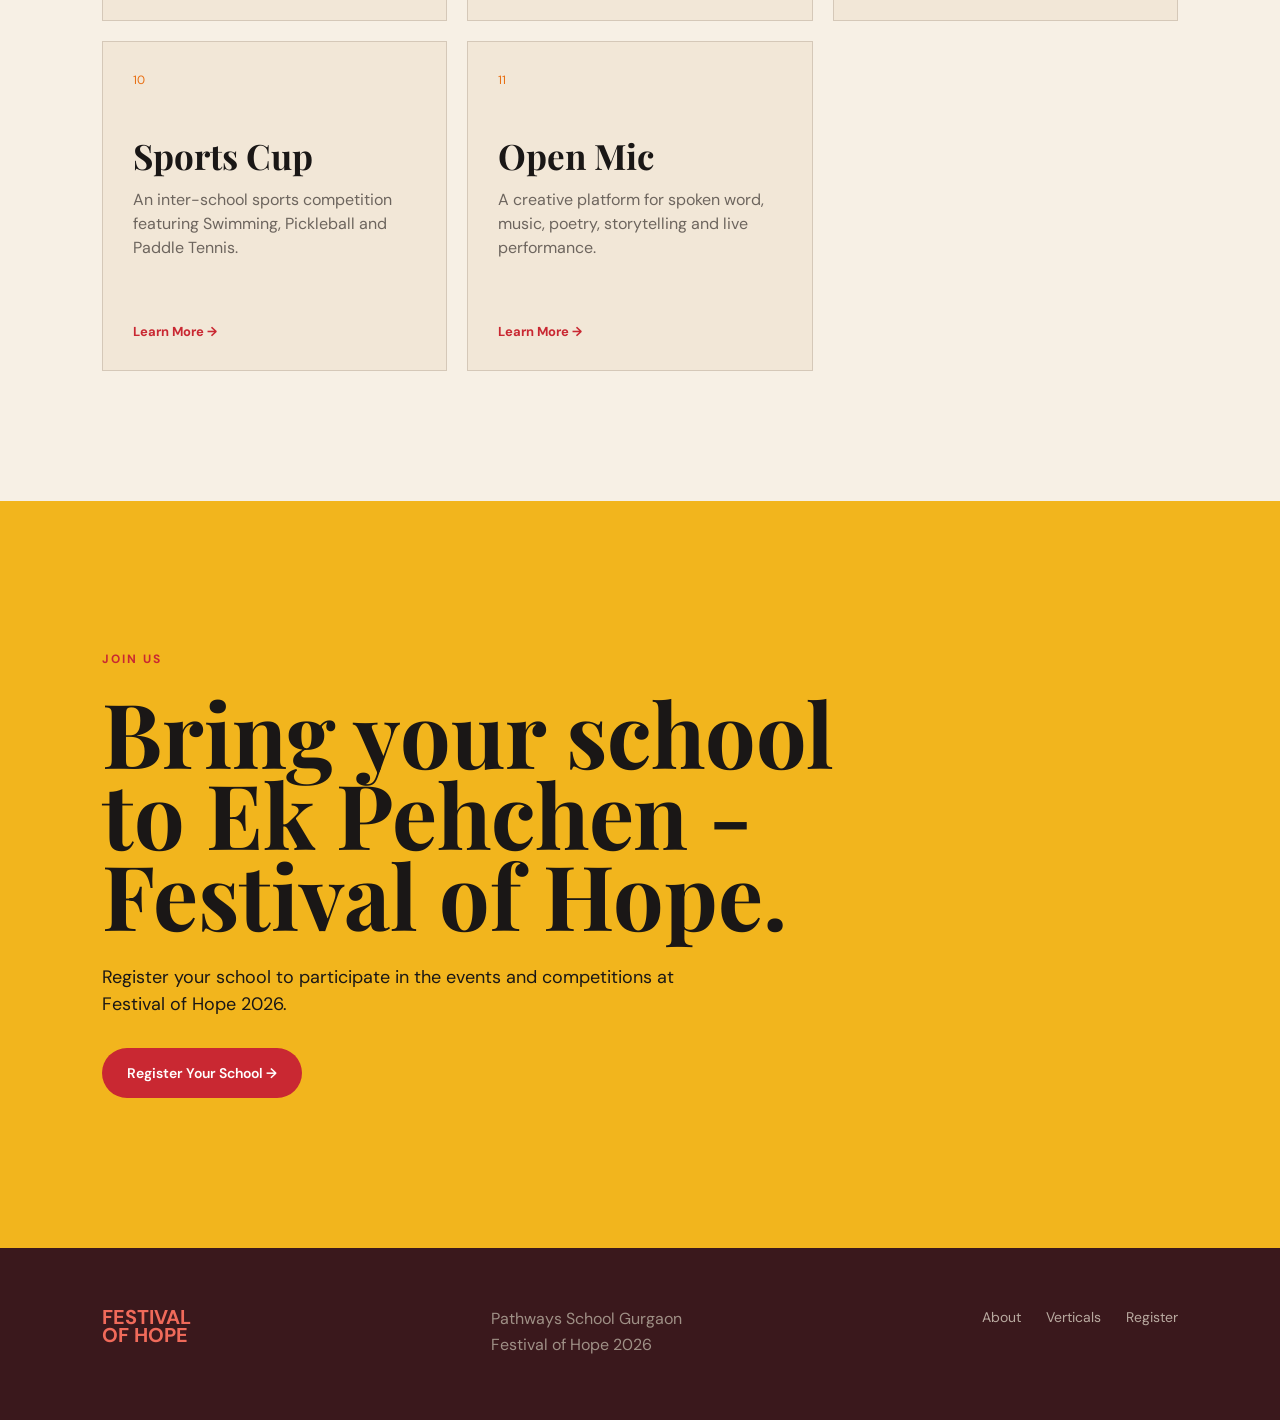
==== commit d26da923: "Update index.html" ====
--- a/index.html
+++ b/index.html
@@ -546,8 +546,7 @@
 
 
                 <p>
-                    Explore technology, cybersecurity and digital
-                    problem-solving through a competitive challenge.
+                    Build awareness and advocates for cybersafety through sessions on cyberlaw and cybersecurity.
                 </p>
 
 
--- a/style.css
+++ b/style.css
@@ -921,6 +921,84 @@
     padding-top: 150px;
 }
 
+
+/* =========================================================
+   PSG REGISTRATION
+========================================================= */
+
+.psg-registration-card {
+    width: 100%;
+    min-height: 240px;
+    margin-bottom: 65px;
+    padding: 35px 40px;
+    display: flex;
+    align-items: flex-end;
+    justify-content: space-between;
+    gap: 40px;
+    border: 1px solid var(--line);
+    background: var(--cream-dark);
+}
+
+.psg-registration-content {
+    min-width: 0;
+}
+
+.psg-registration-card .event-number {
+    display: block;
+    margin-bottom: 18px;
+}
+
+.psg-registration-card .eyebrow {
+    margin-bottom: 12px;
+}
+
+.psg-registration-card h2 {
+    color: var(--red);
+    font-family: 'Playfair Display', serif;
+    font-size: 46px;
+    line-height: 1;
+    letter-spacing: -1px;
+}
+
+.psg-registration-description {
+    max-width: 800px;
+    margin-top: 15px;
+    color: var(--muted);
+    font-size: 17px;
+    line-height: 1.5;
+}
+
+.psg-registration-card .registration-card-actions {
+    flex-shrink: 0;
+    margin-top: 0;
+}
+
+
+/* =========================================================
+   REGISTRATION SECTION HEADING
+========================================================= */
+
+.registration-section-heading {
+    max-width: 750px;
+    margin-bottom: 40px;
+}
+
+.registration-section-heading h3 {
+    color: var(--red);
+    font-family: 'Playfair Display', serif;
+    font-size: clamp(45px, 5vw, 70px);
+    line-height: 0.95;
+    letter-spacing: 0;
+}
+
+.registration-section-heading p:last-child {
+    margin-top: 18px;
+    color: var(--muted);
+    font-size: 17px;
+    line-height: 1.5;
+}
+
+
 .registration-grid {
     display: grid;
     grid-template-columns: repeat(3, 1fr);
@@ -1144,6 +1222,15 @@
         justify-self: start;
     }
 
+    .psg-registration-card {
+        align-items: flex-start;
+        flex-direction: column;
+    }
+
+    .psg-registration-card .registration-card-actions {
+        margin-top: 10px;
+    }
+
     .registration-grid {
         grid-template-columns: repeat(2, 1fr);
     }
@@ -1307,6 +1394,20 @@
         margin-top: 20px;
     }
 
+    .psg-registration-card {
+        min-height: 220px;
+        padding: 25px;
+        gap: 25px;
+    }
+
+    .psg-registration-card h2 {
+        font-size: 36px;
+    }
+
+    .registration-section-heading h3 {
+        font-size: 50px;
+    }
+
     .registration-grid {
         grid-template-columns: 1fr;
     }
